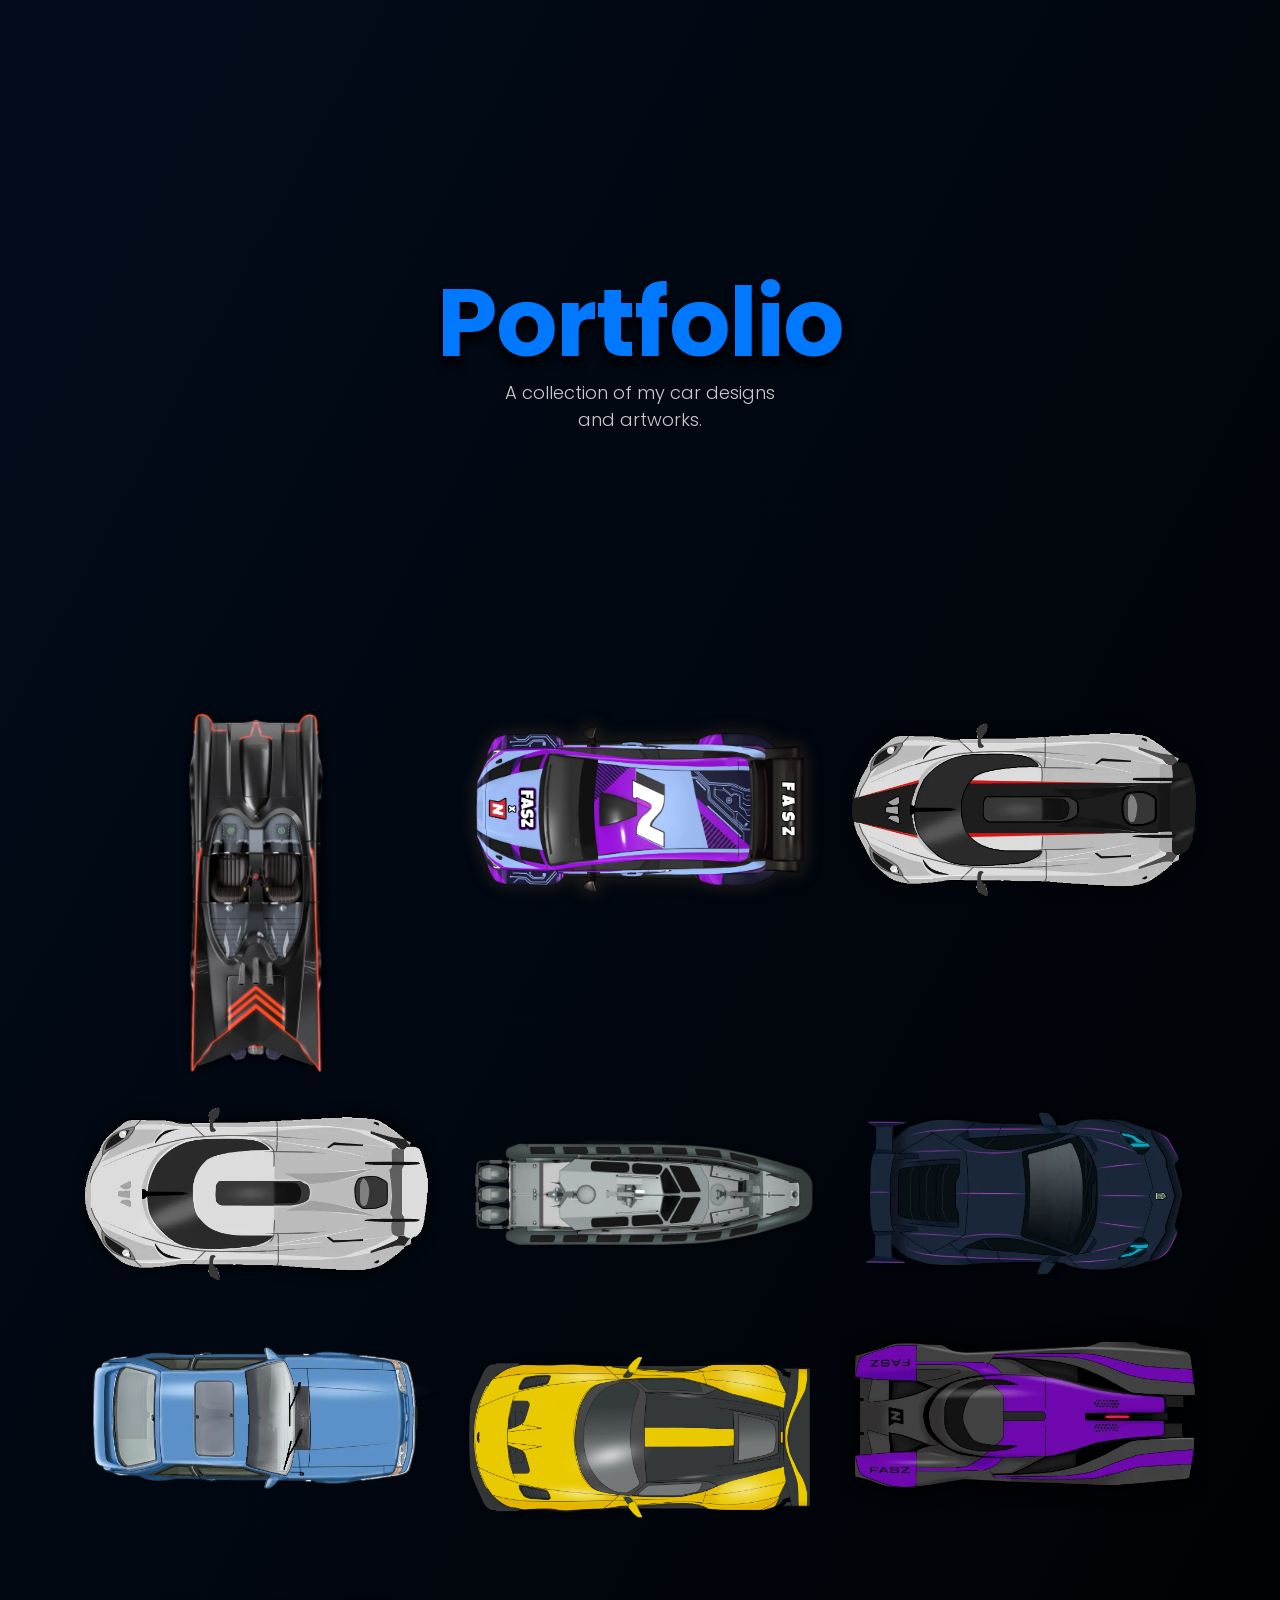
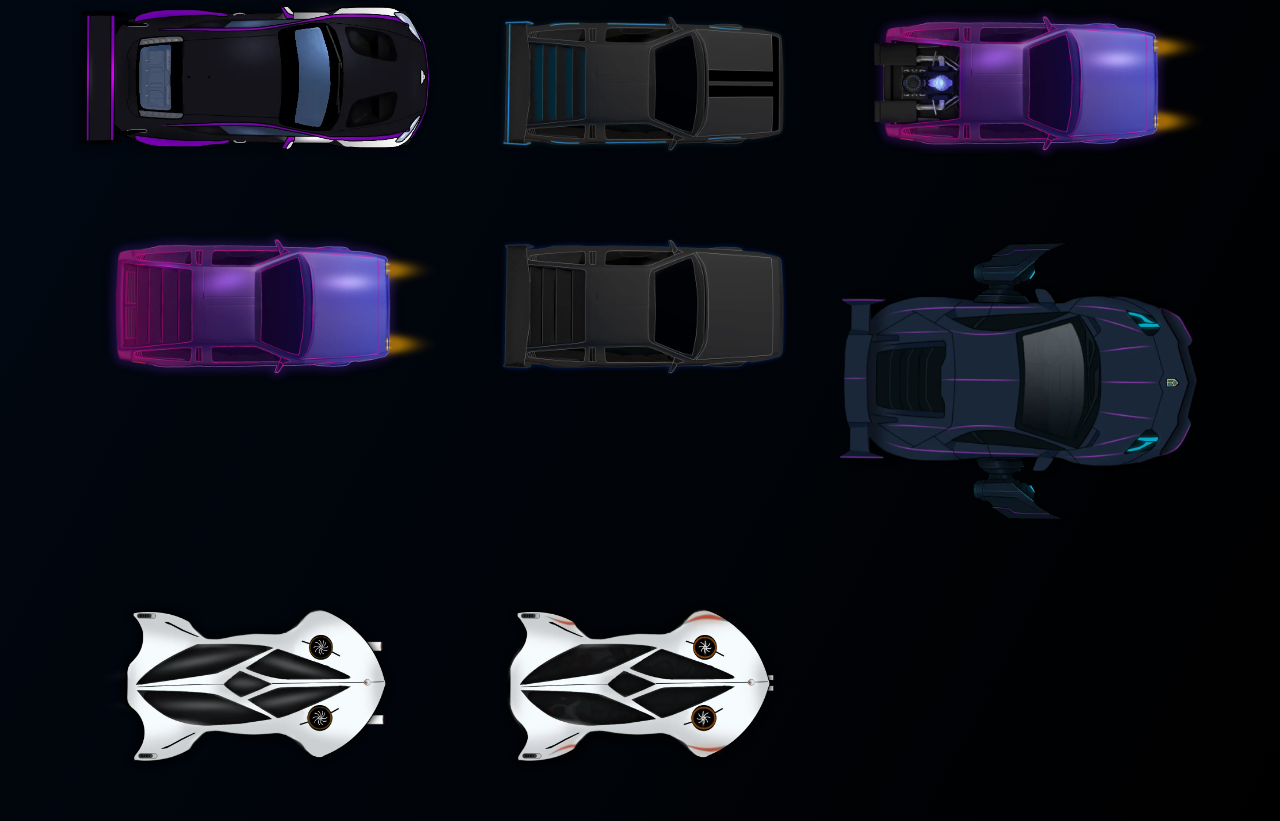
==== index.html @ 0fc89b0c "added" ====
<!DOCTYPE html>
<html lang="en">

<head>
    <meta charset="UTF-8">
    <meta name="viewport" content="width=device-width, initial-scale=1.0">
    <link rel="stylesheet" href="style/index.css">
    <link rel="stylesheet" href="style/header.css">
    <link rel="stylesheet" href="style/main.css">
    <link rel="stylesheet" href="style/footer.css">
    <title>Portfolio</title>
</head>

<body>
    <!-- HEADER REMOVED -->
    <!-- HERO -->
    <section class="hero" style="text-align: center; padding: 60px 20px 20px;">
        <div class="heroContainer">
            <h1><span class="highlight">Portfolio</span></h1>
            <p>A collection of my car designs and artworks.</p>
        </div>
    </section>
    <!-- PORTFOLIO GRID -->
    <section class="portfolio" style="display: grid; grid-template-columns: repeat(auto-fit, minmax(300px, 1fr)); gap: 1rem; padding: 2rem; max-width: 1200px; margin: 0 auto;">
        <img src="assets/batmobile one.webp" alt="Car Design" style="width: 100%; height: auto; object-fit: cover; border-radius: 8px;">
        <img src="assets/car 2.webp" alt="Car Design" style="width: 100%; height: auto; object-fit: cover; border-radius: 8px;">
        <img src="assets/car 6 (1).webp" alt="Car Design" style="width: 100%; height: auto; object-fit: cover; border-radius: 8px;">
        <img src="assets/car 6.webp" alt="Car Design" style="width: 100%; height: auto; object-fit: cover; border-radius: 8px;">
        <img src="assets/car10.webp" alt="Car Design" style="width: 100%; height: auto; object-fit: cover; border-radius: 8px;">
        <img src="assets/car12.webp" alt="Car Design" style="width: 100%; height: auto; object-fit: cover; border-radius: 8px;">
        <img src="assets/car13.webp" alt="Car Design" style="width: 100%; height: auto; object-fit: cover; border-radius: 8px;">
        <img src="assets/car7 (2).webp" alt="Car Design" style="width: 100%; height: auto; object-fit: cover; border-radius: 8px;">
        <img src="assets/car8 (2).webp" alt="Car Design" style="width: 100%; height: auto; object-fit: cover; border-radius: 8px;">
        <img src="assets/car9.webp" alt="Car Design" style="width: 100%; height: auto; object-fit: cover; border-radius: 8px;">
        <img src="assets/delorean0.webp" alt="Car Design" style="width: 100%; height: auto; object-fit: cover; border-radius: 8px;">
        <img src="assets/deloreon1.0.webp" alt="Car Design" style="width: 100%; height: auto; object-fit: cover; border-radius: 8px;">
        <img src="assets/deloreon1.webp" alt="Car Design" style="width: 100%; height: auto; object-fit: cover; border-radius: 8px;">
        <img src="assets/deloreon2.webp" alt="Car Design" style="width: 100%; height: auto; object-fit: cover; border-radius: 8px;">
        <img src="assets/foranimation.webp" alt="Car Design" style="width: 100%; height: auto; object-fit: cover; border-radius: 8px;">
        <img src="assets/honda air 2.webp" alt="Car Design" style="width: 100%; height: auto; object-fit: cover; border-radius: 8px;">
        <img src="assets/honda air.webp" alt="Car Design" style="width: 100%; height: auto; object-fit: cover; border-radius: 8px;">
    </section>

</body>
</html>
---- style/index.css ----
@import url('https://fonts.googleapis.com/css2?family=Poppins:ital,wght@0,100;0,200;0,300;0,400;0,500;0,600;0,700;0,800;0,900;1,100;1,200;1,300;1,400;1,500;1,600;1,700;1,800;1,900&display=swap');

:root {
  --mainColor: #1d4ed8;
  --bgColor:  rgb(10 10 10);
  --fontColor: #f9fafbcc;
  /* background-image: linear-gradient(rgb(96, 165, 250), rgb(29, 78, 216)) ; */
}

*{
  box-sizing: border-box;
  text-decoration: none;
  margin: 0;
  padding: 0;
  border: 0 solid #e5e7eb;
	font-family: "Poppins", serif;
}

html{
  scroll-behavior: smooth;
}

/* scroll-bar */

body::-webkit-scrollbar {
  width: 5px;
}
body::-webkit-scrollbar-track {
  background: #000000;
}
body::-webkit-scrollbar-thumb {
  border-radius: 8px;
  background: #00418a;
}


body{
  background: linear-gradient(to top left, #000, #020c1b); 
	font-size: 1.125rem;
  font-weight: 400;
	user-select: none;
  background-repeat: repeat;
  background-size: contain;
  display: flex;
  flex-direction: column;
}

a{
    color: white;
    text-decoration: none;
}

h2{
	font-size: 36px;
    width: 100%;
    text-align: center;
    margin-top: 100px;
    color: var(--mainColor);
}

.highlight {
  color: #0078ff; 
}
.btnSec{
  display: flex;
  justify-content: center;
  margin: auto;
  transition: .2s;
  padding: 0.5rem 1.5rem;
  color: #ffffff;
  border-radius: 0.5rem;
  border: 2px solid #ffffff;
}

.btnSec:hover{
  color: #dedede;
  border: 2px solid rgba(255, 255, 255, 0.8);
}

.btn{
  display: flex;
  justify-content: center;
  transition: .2s;
  margin: auto;
  padding: 0.5rem 1.5rem;
  background-color: #ffffff;
  color: var(--bgColor);
  border-radius: 0.5rem;
}

.btn:hover{
  background-color: rgba(255, 255, 255, 0.8);
}
---- style/header.css ----
nav{
    margin-left: auto;
    margin-right: auto;
    padding-top: 1.5rem;
    padding-bottom: 1.5rem;
    padding-left: 3rem;
    padding-right: 3rem;
    height: 100%;
    width: 100%;
    max-width: 80rem;
    position: sticky;
    top: 0;
    z-index: 50;
}
.navContainer{
    display: flex;
    align-items: center;
    justify-content: space-between;
    background-color: #1f293726;
    padding: 1.5rem;
    border: 1px solid rgba(255, 255, 255, 0.2);
    border-radius: 1rem;
    backdrop-filter: blur(1rem);
}
.navLinks {
    display: flex;
    align-items: center;
    gap: 1.5rem;
    font-size: 1rem;
    font-weight: 500;
}

.logo{
    display: flex;
    align-items: center;
    gap: 0.5rem;
}

#pfp{
    height: 2.5rem ;
    width: 2.5rem ;
    border-radius: 50%;

}

#pfpText{
    font-size: 1.5rem;
    font-weight: 700;
}

/* Media queries */

/* @media screen and (max-width: 480px) {
nav{
	background-position-x: 5px;
	background-size: 140px;
    padding-right: 0px;
}
.navLinks a{
	margin: 0 0;
	font-size: 15px;
}
} */
---- style/main.css ----
/* HERO SECTION  */

.hero{
    color: var(--fontColor); 
    height: 75vh; 
    overflow-y: hidden;
    display: flex;
    justify-content: center;
    margin-left: auto;
    margin-right: auto;
}

.heroContainer{
    display: flex;
    flex-direction: column;
    align-items: center;
    justify-content: center;
    gap: 1rem;
    padding: 0 1rem;
    animation: fade-up 650ms 100ms backwards;
}

.heroContainer h1{
    font-size: 6rem;
    color: #ffff;
    text-align: center;
    line-height: 85%;
    letter-spacing: -0.05rem;
    text-shadow: 0px 8px 10px #000000;
}

.heroContainer h3{
    font-size: 2rem;
    font-weight: 500;
    text-align: center;
    line-height: 85%;
    letter-spacing: -0.05rem;
    text-shadow: 0px 8px 10px #000000;

}

.heroContainer p{
    text-align: center;
    max-width: 70%;
    font-weight: 300;

}

.heroContainer a{
    margin: 0px auto;
    padding: 7px 20px;
    background-color: transparent;
    border-radius: 0.5rem;
    border: 2px solid var(--mainColor);
    box-shadow: inset 0 0 var(--mainColor);
    transition-duration: 0.13s;
    color: var(--fontColor);
    animation: fade-up 650ms 250ms backwards;
}

.hero a:hover{
    box-shadow: inset 0px 0 10px 30px var(--mainColor);
    color: var(--fontColor);
}

/* FEATURED SECTION */

.featured{
    margin-right: auto;
    margin-left: auto;
    display: flex;
    justify-content: center;
    flex-wrap: wrap;
    max-width: 90%;
    animation: fade-in 1200ms 500ms backwards;
}

.featured content{
    margin: 12px 10px;
    border-radius: 8px;
    padding: 10px;
    border: 3px solid var(--mainColor);
    transition: .3s;
}
.featured div.thumbnail{
    width: 310px;
    aspect-ratio: 16/9;
    background-position: center;
    background-size: contain;
    background-repeat: no-repeat;
}
.featured hr{
    background: var(--mainColor);
    border: none;
    height: 1px;
}
.featured h6{
    margin: 10px 0;
    font-size: 13px;
    color: #000;
}

/* ANIMATION */

@keyframes fade-up {
    0%{
        opacity: 0;
        transform: translateY(40px);
    }
    100%{
        opacity: 1;
        transform: translateY(0px);
    }
}

@keyframes fade-in {
    0%{
        opacity: 0;
    }
    100%{
        opacity: 1;
    }
}

/* TESTIMONIALS  */
.testimonials{
    margin-top: 30px;
    display: flex;
    justify-content: center;
    align-items: stretch;
    align-content: center;
    width: 100%;
    flex-wrap: wrap;
    margin-left: 0;
    margin-right: 0;
/*    background-color: #e2eeff;*/
    padding-bottom: 50px;
    padding-top: 20px;
}
.testimonials h4{
    width: 90%;
    font-size: 32px;
    font-weight: 800;
    color: var(--mainColor);
    text-align: center;
}
.testimonials content{
    margin: 10px 15px;
    border-radius: 5px;
    border-radius: 45px 45px 10px;
    /* box-shadow: 0px 4px 6px -1px #825e01; */
    padding: 35px 15px 30px 15px;
    display: flex;
    flex-direction: row;
    align-content: center;
    justify-content: center;
    background-color: #1B2934;
    align-items: center;
    min-width: 170px;
    transition-duration: 0.14s;
    flex-wrap: wrap;
    max-width: 225px;
    /* border: 3px solid; */
}
.testimonials content:hover{
    /* transform: scale(1.02);sec */
    transform: translateY(-15px) rotateZ(-5deg);
    box-shadow: -5px 18px 19px -2px #030303;
}
.testimonials div.icon{
    width: 40px;
    height: 40px;
    background-color: white;
    background-image: url(../images/dummy.png);
    background-position: center;
    background-size: cover;
    background-repeat: no-repeat;
    border-radius: 20px;
    margin: 5px 7px 5px 20px;
}
.testimonials h6{
    margin: 10px 0;
    font-size: 16px;
    text-align: center;
    color: var(--mainColor);
}
.testimonials p{
    font-size: 14px;
    text-align: center;
    color: var(--fontColorDark);
    margin-bottom: 15px;
    padding-left: 10px;
    width: 100%;
}

#orderHeading{
    margin-top: 10%;
    font-size: 55px;
    color: var(--fontColorDark);
    text-align: center;
    width: 100vw;
}
#orderHeading a{
    color: var(--mainColor);
    background: none;
    padding: 0;
}

#orderHeading a:hover{  
    text-decoration: underline;
}

#pricing {
    display: flex;
}
/* Media Queries */

@media screen and (max-width: 480px) {

section{margin: 10px 30px;}
.hero{margin-top: 15vh}
.hero h1{
    font-size: 60px;
    margin-top: 2vh;
    margin-bottom: 10%;
}
.hero a{
    font-size: 15px;
}
#sec3{
    margin: 20px 0;
}
#orderHeading{font-size: 48px;}
}
---- style/footer.css ----
footer{
	min-height: 50px;
	width: 100%;
	background-color: var(--bgColor);
	margin-top: 80px;
	color: white;
	text-align: center;
	padding: 65px 0 50px 0;
	display: flex;
	flex-direction: column;
}
footer content{
    width: 100%;
    display: flex;
    flex-direction: row;
    flex-wrap: nowrap;
    align-items: center;
    justify-content: center;
    color: var(--fontColorDark);
}
@media screen and (max-width: 480px) {
footer content{
	    width: 100%;
    display: flex;
    flex-direction: row;
    flex-wrap: wrap;
    align-items: flex-start;
    justify-content: space-around;
}

}
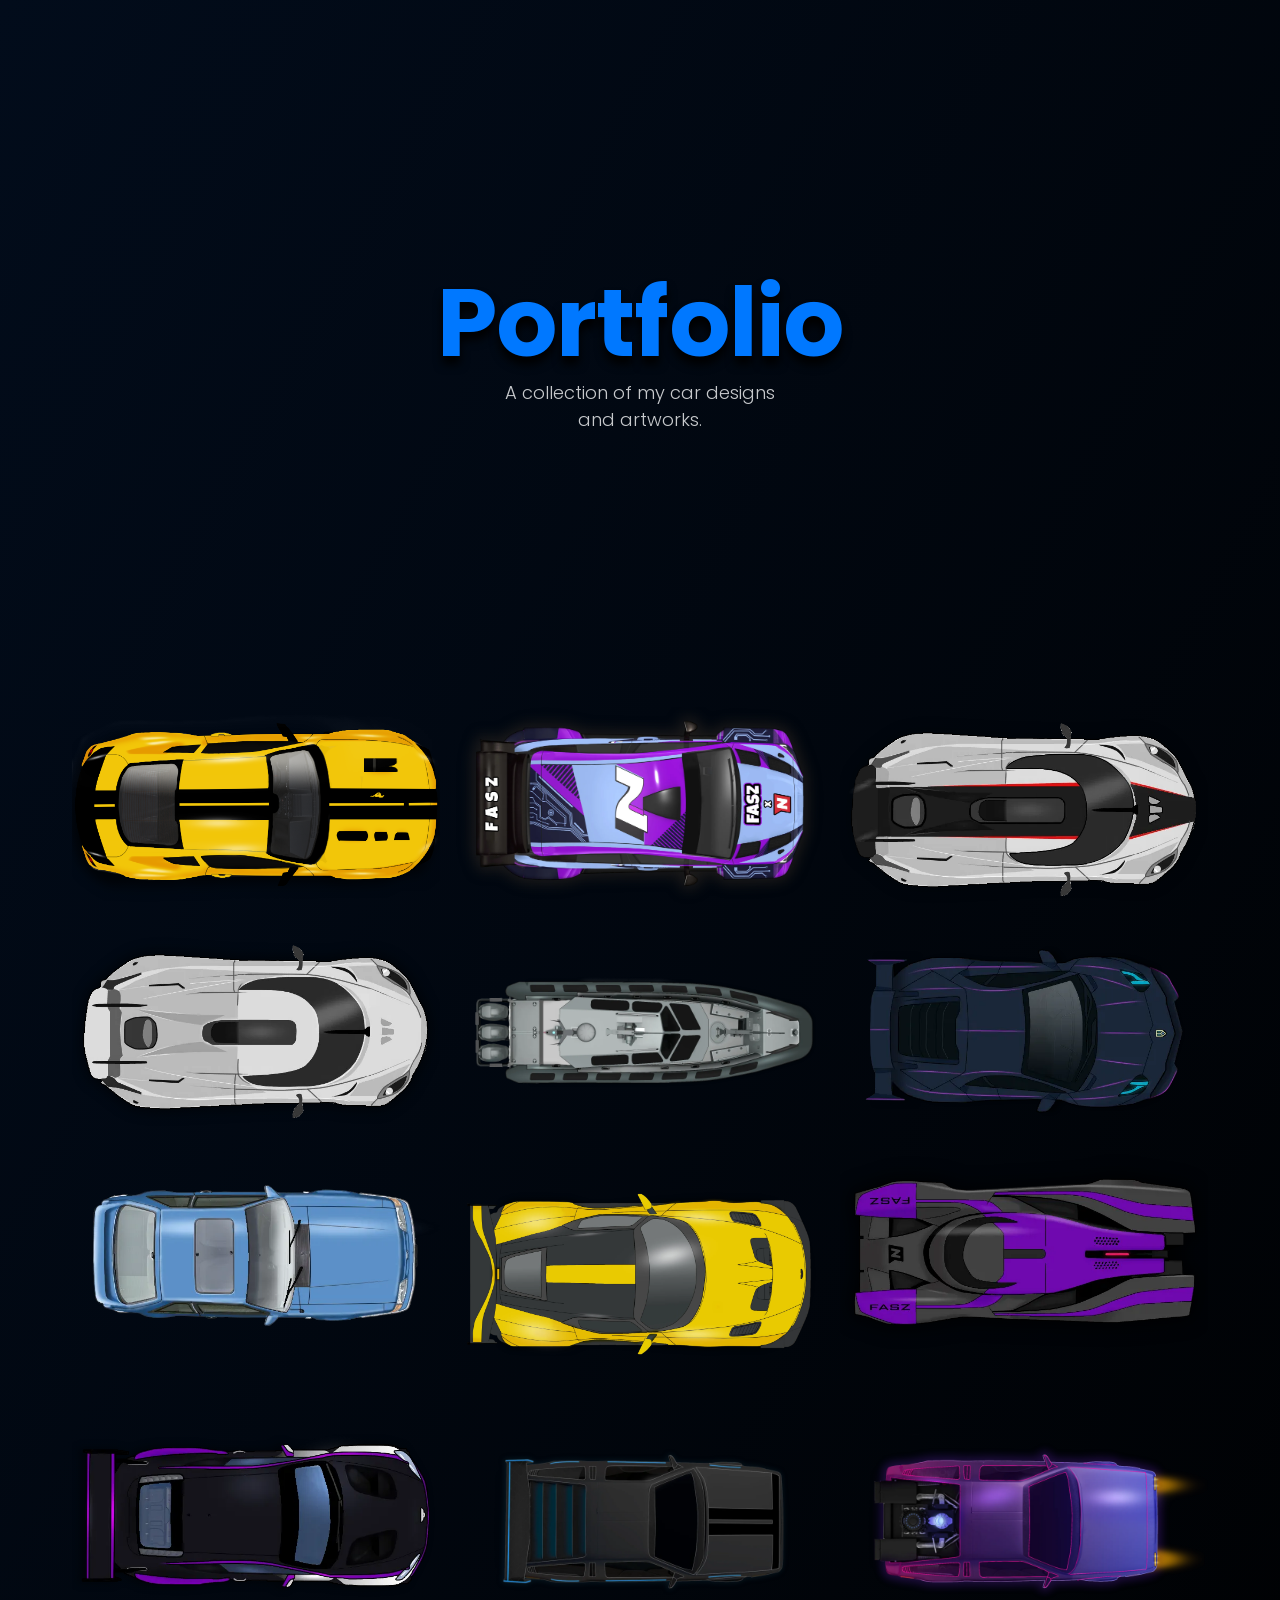
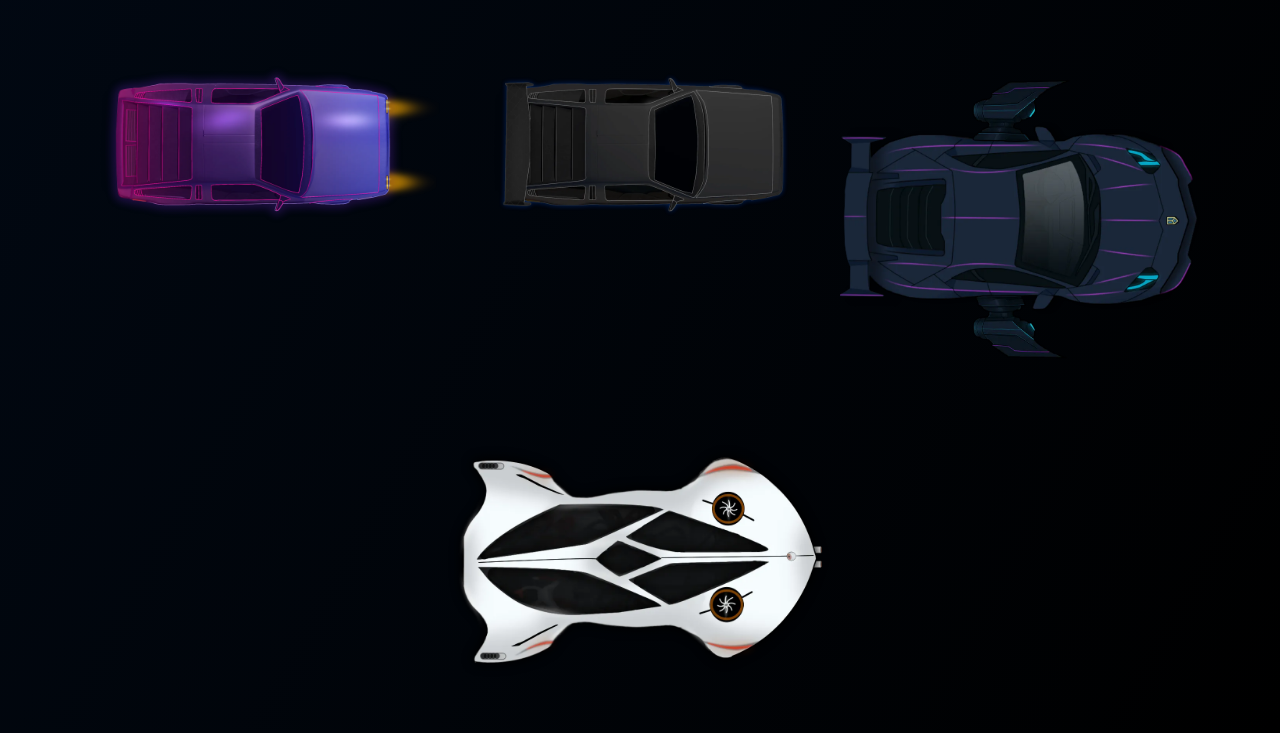
==== commit fed73302: "update 2.0" ====
--- a/index.html
+++ b/index.html
@@ -8,6 +8,11 @@
     <link rel="stylesheet" href="style/header.css">
     <link rel="stylesheet" href="style/main.css">
     <link rel="stylesheet" href="style/footer.css">
+        <!-- favicon -->
+    <link rel="apple-touch-icon" sizes="180x180" href="favicon/apple-touch-icon.png">
+    <link rel="icon" type="image/png" sizes="32x32" href="favicon/favicon-32x32.png">
+    <link rel="icon" type="image/png" sizes="16x16" href="favicon/favicon-16x16.png">
+    <link rel="manifest" href="favicon/site.webmanifest">
     <title>Portfolio</title>
 </head>
 
@@ -22,14 +27,14 @@
     </section>
     <!-- PORTFOLIO GRID -->
     <section class="portfolio" style="display: grid; grid-template-columns: repeat(auto-fit, minmax(300px, 1fr)); gap: 1rem; padding: 2rem; max-width: 1200px; margin: 0 auto;">
-        <img src="assets/batmobile one.webp" alt="Car Design" style="width: 100%; height: auto; object-fit: cover; border-radius: 8px;">
-        <img src="assets/car 2.webp" alt="Car Design" style="width: 100%; height: auto; object-fit: cover; border-radius: 8px;">
-        <img src="assets/car 6 (1).webp" alt="Car Design" style="width: 100%; height: auto; object-fit: cover; border-radius: 8px;">
-        <img src="assets/car 6.webp" alt="Car Design" style="width: 100%; height: auto; object-fit: cover; border-radius: 8px;">
+        <img src="assets/image3.png" alt="Car Design" style="width: 100%; height: auto; object-fit: cover; border-radius: 8px;">
+        <img src="assets/car 2.webp" alt="Car Design" style="width: 100%; height: auto; object-fit: cover; border-radius: 8px; transform: rotate(180deg);">
+        <img src="assets/car 6 (1).webp" alt="Car Design" style="width: 100%; height: auto; object-fit: cover; border-radius: 8px; transform: rotate(180deg);">
+        <img src="assets/car 6.webp" alt="Car Design" style="width: 100%; height: auto; object-fit: cover; border-radius: 8px; transform: rotate(180deg);">
         <img src="assets/car10.webp" alt="Car Design" style="width: 100%; height: auto; object-fit: cover; border-radius: 8px;">
-        <img src="assets/car12.webp" alt="Car Design" style="width: 100%; height: auto; object-fit: cover; border-radius: 8px;">
+        <img src="assets/car12.webp" alt="Car Design" style="width: 100%; height: auto; object-fit: cover; border-radius: 8px; ">
         <img src="assets/car13.webp" alt="Car Design" style="width: 100%; height: auto; object-fit: cover; border-radius: 8px;">
-        <img src="assets/car7 (2).webp" alt="Car Design" style="width: 100%; height: auto; object-fit: cover; border-radius: 8px;">
+        <img src="assets/car7 (2).webp" alt="Car Design" style="width: 100%; height: auto; object-fit: cover; border-radius: 8px; transform: rotate(180deg);">
         <img src="assets/car8 (2).webp" alt="Car Design" style="width: 100%; height: auto; object-fit: cover; border-radius: 8px;">
         <img src="assets/car9.webp" alt="Car Design" style="width: 100%; height: auto; object-fit: cover; border-radius: 8px;">
         <img src="assets/delorean0.webp" alt="Car Design" style="width: 100%; height: auto; object-fit: cover; border-radius: 8px;">
@@ -37,7 +42,6 @@
         <img src="assets/deloreon1.webp" alt="Car Design" style="width: 100%; height: auto; object-fit: cover; border-radius: 8px;">
         <img src="assets/deloreon2.webp" alt="Car Design" style="width: 100%; height: auto; object-fit: cover; border-radius: 8px;">
         <img src="assets/foranimation.webp" alt="Car Design" style="width: 100%; height: auto; object-fit: cover; border-radius: 8px;">
-        <img src="assets/honda air 2.webp" alt="Car Design" style="width: 100%; height: auto; object-fit: cover; border-radius: 8px;">
         <img src="assets/honda air.webp" alt="Car Design" style="width: 100%; height: auto; object-fit: cover; border-radius: 8px;">
     </section>
 
--- a/style/main.css
+++ b/style/main.css
@@ -214,6 +214,13 @@
 #pricing {
     display: flex;
 }
+/* PORTFOLIO GRID */
+.portfolio img:last-child {
+    grid-column: 1 / -1;
+    justify-self: center;
+    max-width: 500px;
+}
+
 /* Media Queries */
 
 @media screen and (max-width: 480px) {
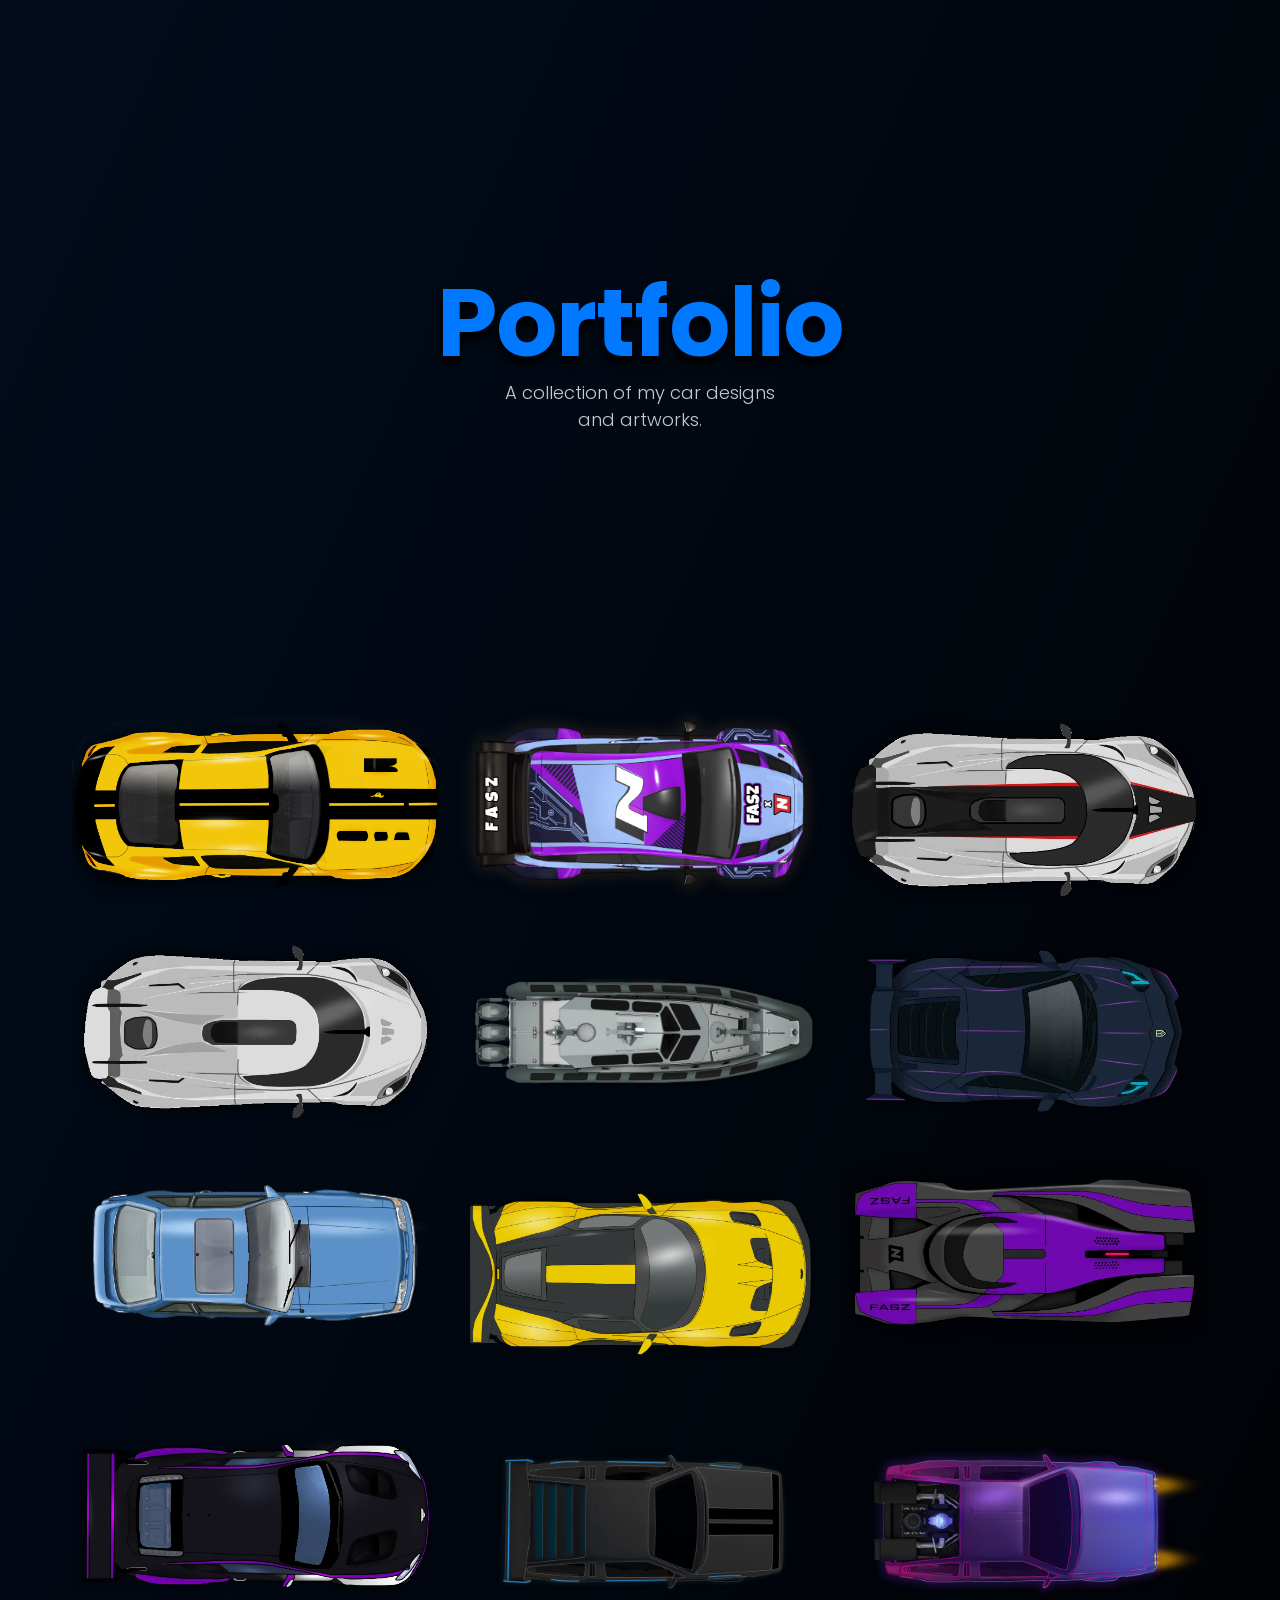
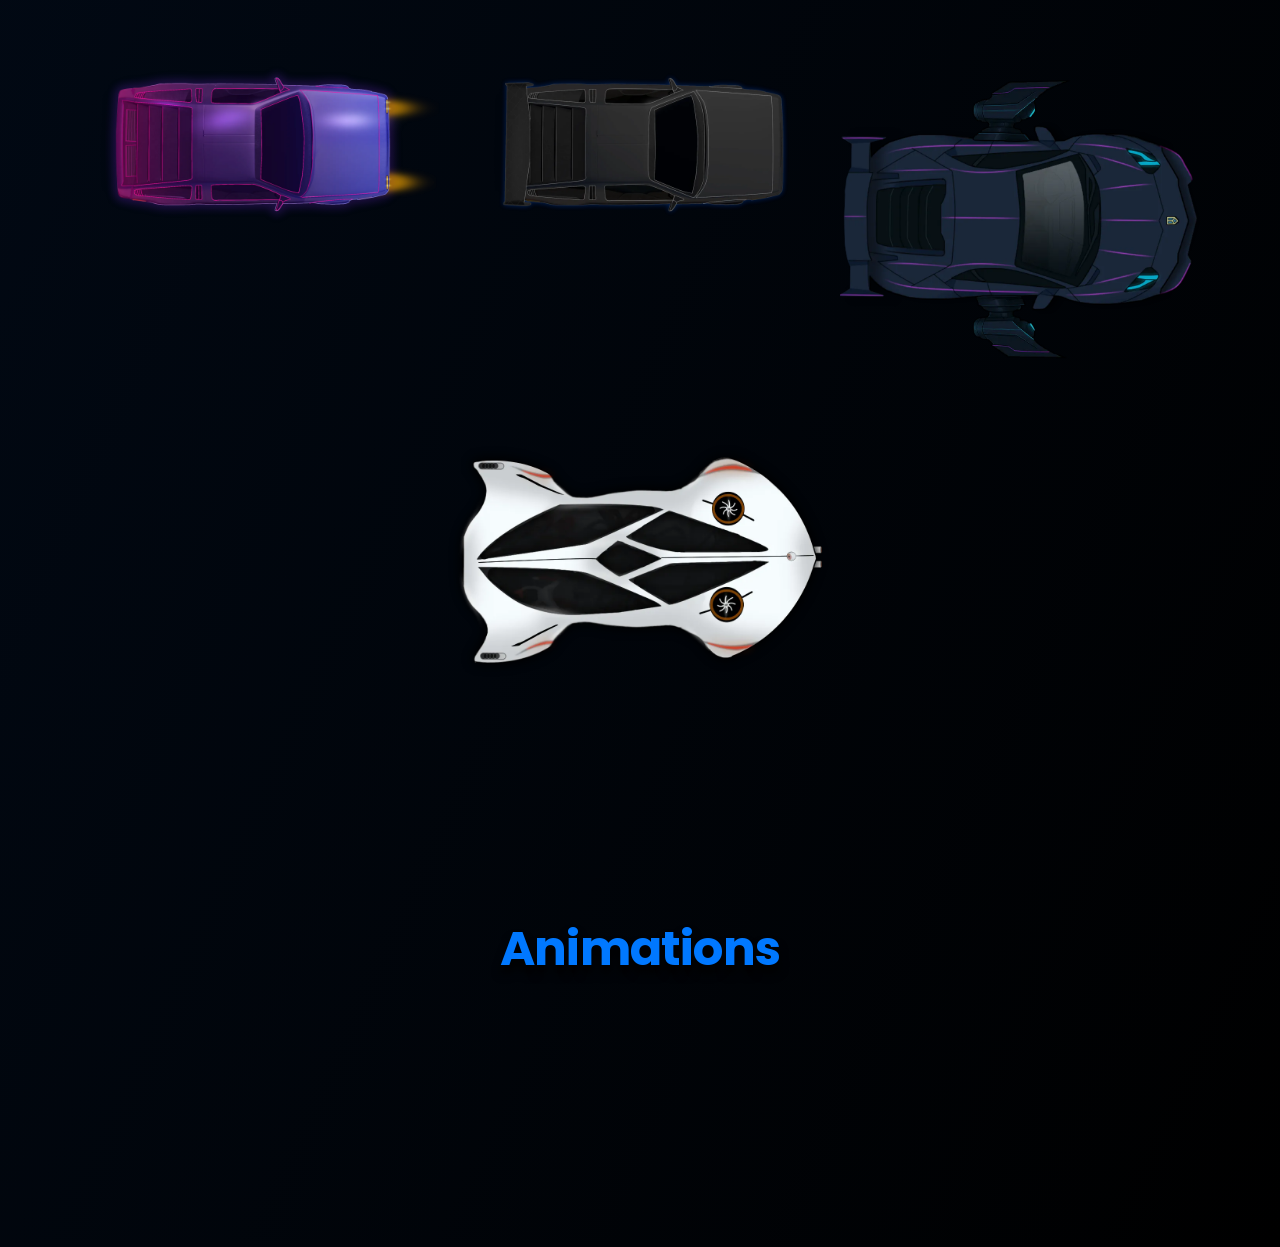
==== commit f38d6fee: "new features added" ====
--- a/index.html
+++ b/index.html
@@ -45,5 +45,22 @@
         <img src="assets/honda air.webp" alt="Car Design" style="width: 100%; height: auto; object-fit: cover; border-radius: 8px;">
     </section>
 
+    <!-- ANIMATIONS -->
+    <section class="animations">
+        <h2><span class="highlight">Animations</span></h2>
+        <div class="animations-grid">
+            <div class="video-card">
+                <video src="assets/deloreon1.mp4" loop muted preload="metadata"
+                    onmouseenter="this.play()" onmouseleave="this.pause(); this.currentTime=0;">
+                </video>
+            </div>
+            <div class="video-card">
+                <video src="assets/deloreon1.1.mp4" loop muted preload="metadata"
+                    onmouseenter="this.play()" onmouseleave="this.pause(); this.currentTime=0;">
+                </video>
+            </div>
+        </div>
+    </section>
+
 </body>
 </html>
--- a/style/main.css
+++ b/style/main.css
@@ -220,6 +220,47 @@
     justify-self: center;
     max-width: 500px;
 }
+/* ANIMATIONS SECTION */
+.animations {
+    max-width: 1200px;
+    margin: 3rem auto;
+    padding: 2rem;
+    text-align: center;
+}
+
+.animations h2 {
+    font-size: 3rem;
+    color: #fff;
+    margin-bottom: 2rem;
+    text-shadow: 0px 8px 10px #000000;
+    letter-spacing: -0.05rem;
+}
+
+.animations-grid {
+    display: grid;
+    grid-template-columns: repeat(2, 1fr);
+    gap: 1.5rem;
+}
+
+.video-card {
+    border-radius: 12px;
+    overflow: hidden;
+    cursor: pointer;
+    transition: transform 0.3s ease, box-shadow 0.3s ease;
+}
+
+.video-card:hover {
+    transform: scale(1.03);
+    box-shadow: 0 8px 30px rgba(0, 0, 0, 0.5);
+}
+
+.video-card video {
+    width: 100%;
+    height: 100%;
+    display: block;
+    object-fit: cover;
+    border-radius: 12px;
+}
 
 /* Media Queries */
 
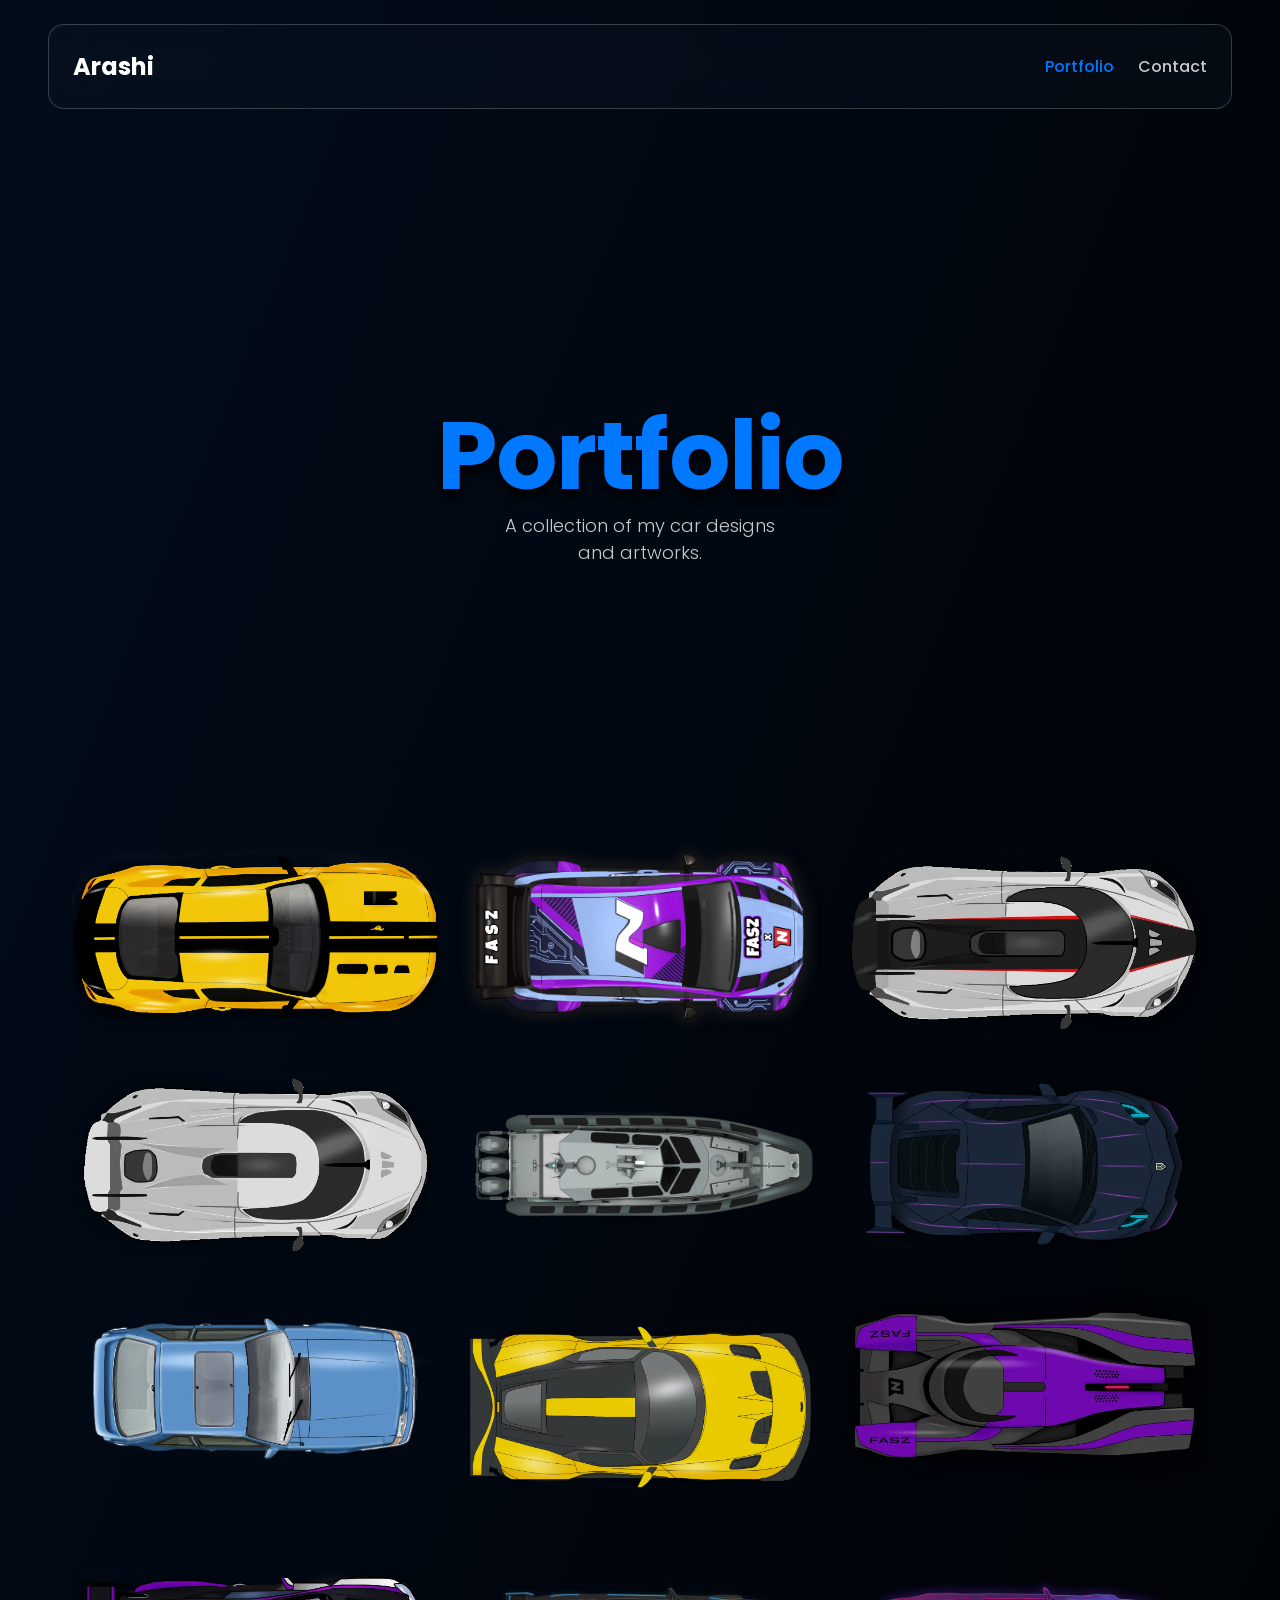
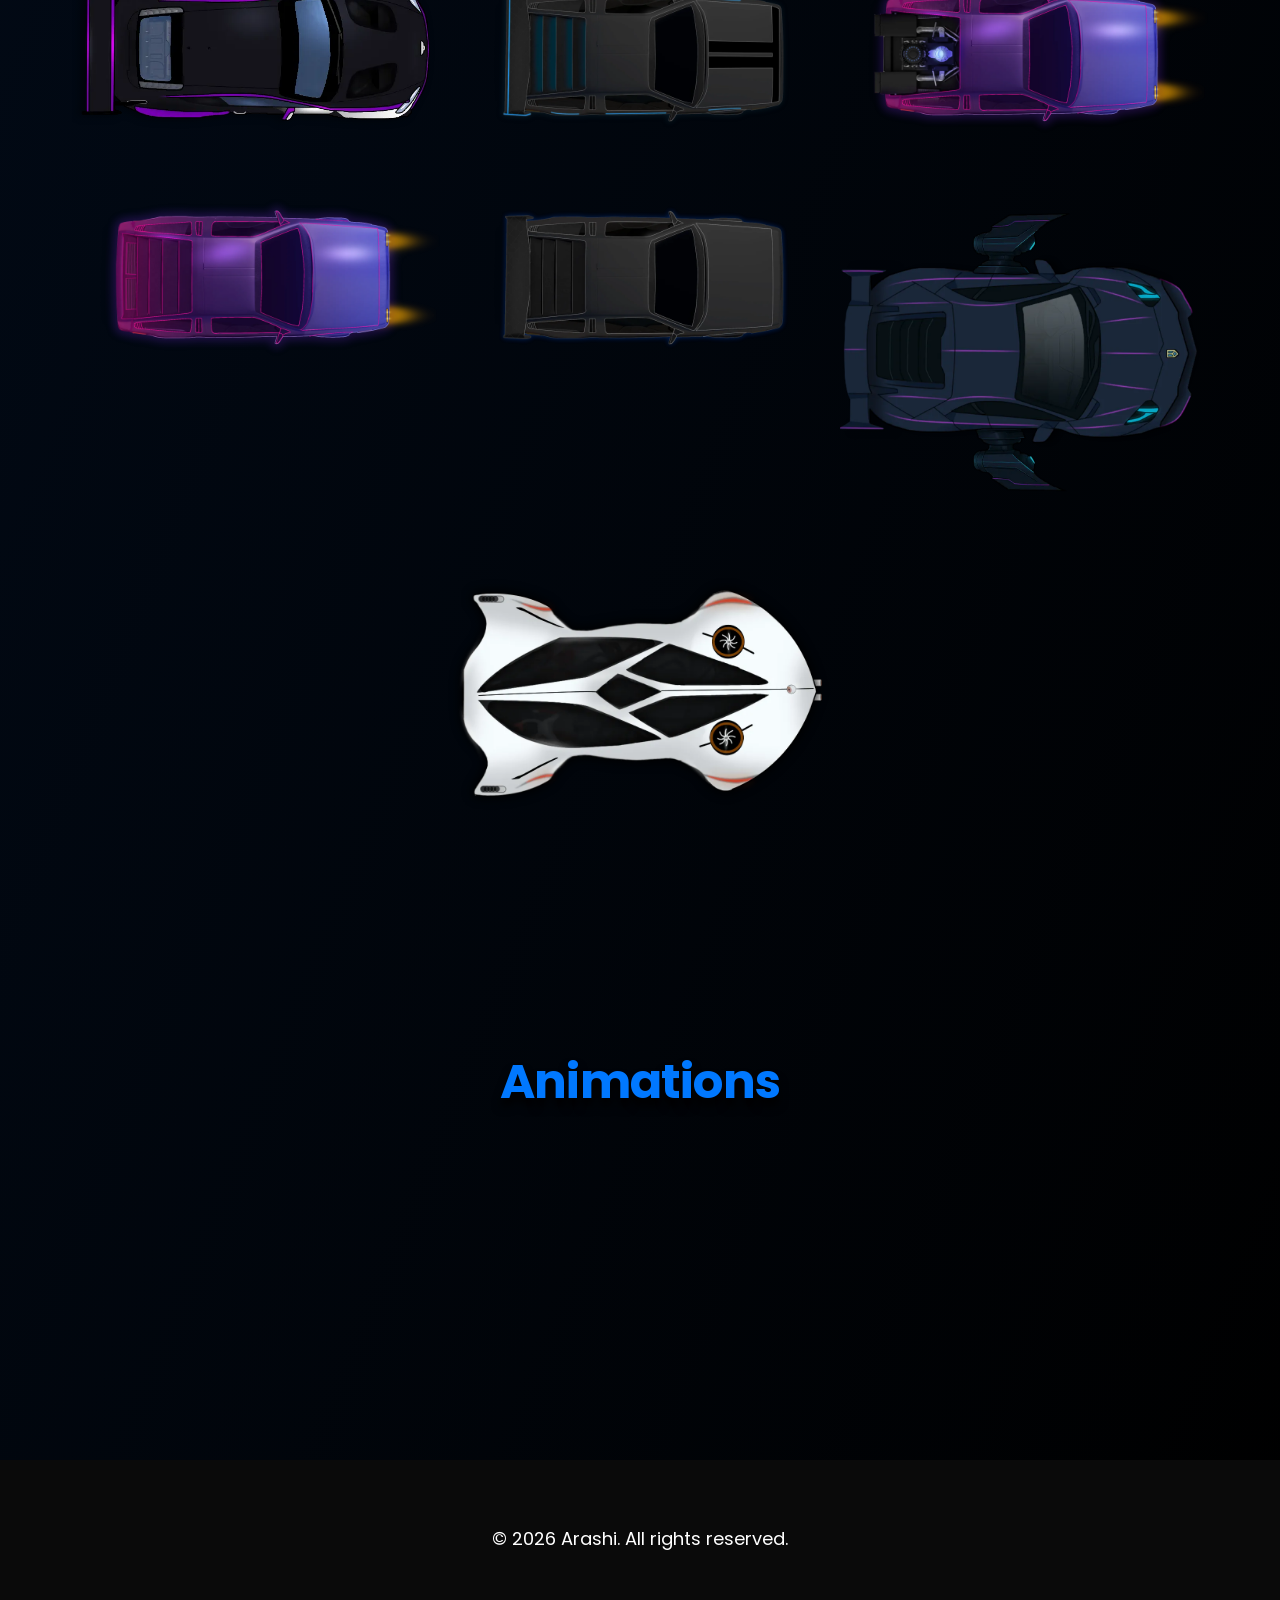
==== commit 86758904: "contact page added" ====
--- a/index.html
+++ b/index.html
@@ -8,7 +8,7 @@
     <link rel="stylesheet" href="style/header.css">
     <link rel="stylesheet" href="style/main.css">
     <link rel="stylesheet" href="style/footer.css">
-        <!-- favicon -->
+    <!-- favicon -->
     <link rel="apple-touch-icon" sizes="180x180" href="favicon/apple-touch-icon.png">
     <link rel="icon" type="image/png" sizes="32x32" href="favicon/favicon-32x32.png">
     <link rel="icon" type="image/png" sizes="16x16" href="favicon/favicon-16x16.png">
@@ -17,7 +17,18 @@
 </head>
 
 <body>
-    <!-- HEADER REMOVED -->
+    <nav>
+        <div class="navContainer">
+            <a href="index.html" class="logo">
+                <span id="pfpText">Arashi</span>
+            </a>
+            <div class="navLinks">
+                <a href="index.html" class="active">Portfolio</a>
+                <a href="contact.html">Contact</a>
+            </div>
+        </div>
+    </nav>
+
     <!-- HERO -->
     <section class="hero" style="text-align: center; padding: 60px 20px 20px;">
         <div class="heroContainer">
@@ -62,5 +73,10 @@
         </div>
     </section>
 
+    <footer>
+        <content>
+            <p>&copy; 2026 Arashi. All rights reserved.</p>
+        </content>
+    </footer>
 </body>
 </html>
--- a/style/header.css
+++ b/style/header.css
@@ -28,6 +28,16 @@
     gap: 1.5rem;
     font-size: 1rem;
     font-weight: 500;
+}
+
+.navLinks a {
+    color: var(--fontColor);
+    transition: color 0.2s ease;
+}
+
+.navLinks a:hover,
+.navLinks a.active {
+    color: #0078ff;
 }
 
 .logo{
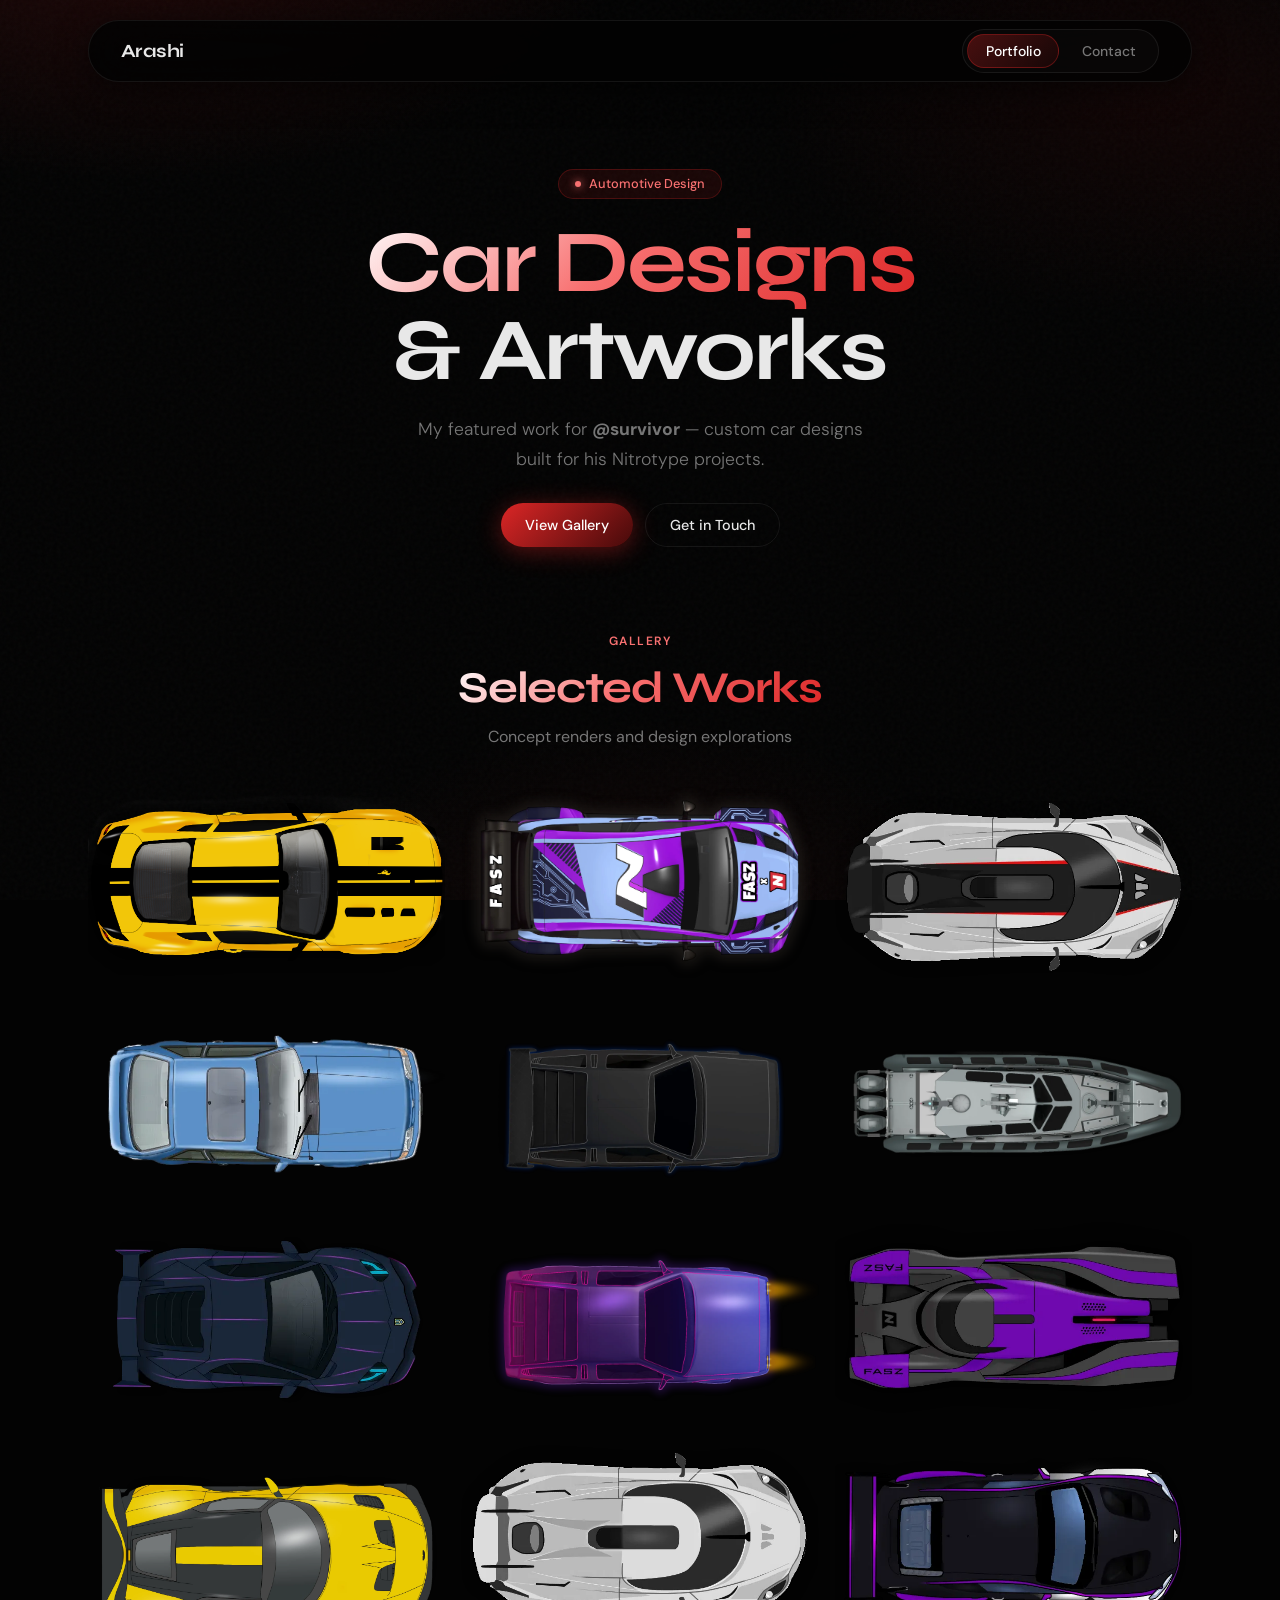
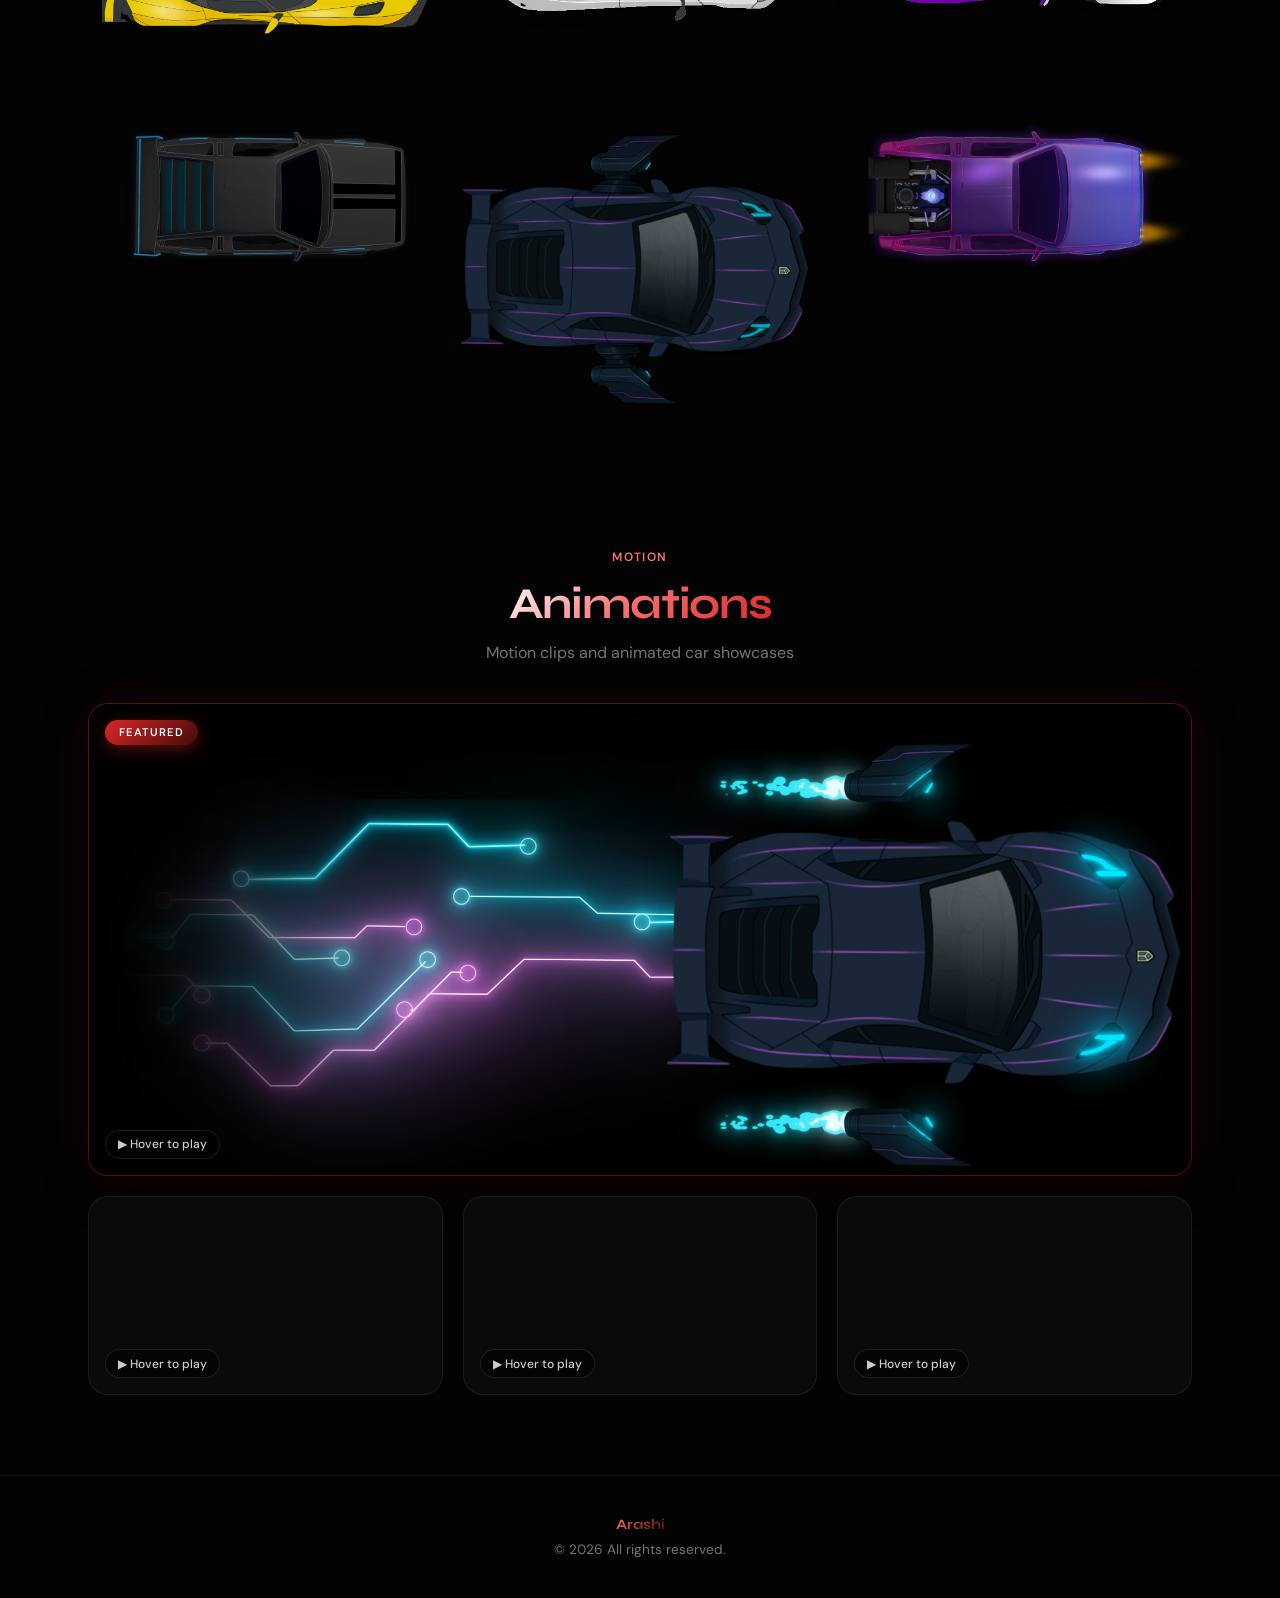
==== commit a8c87d13: "UI update" ====
--- a/index.html
+++ b/index.html
@@ -8,20 +8,17 @@
     <link rel="stylesheet" href="style/header.css">
     <link rel="stylesheet" href="style/main.css">
     <link rel="stylesheet" href="style/footer.css">
-    <!-- favicon -->
     <link rel="apple-touch-icon" sizes="180x180" href="favicon/apple-touch-icon.png">
     <link rel="icon" type="image/png" sizes="32x32" href="favicon/favicon-32x32.png">
     <link rel="icon" type="image/png" sizes="16x16" href="favicon/favicon-16x16.png">
     <link rel="manifest" href="favicon/site.webmanifest">
-    <title>Portfolio</title>
+    <title>Arashi — Portfolio</title>
 </head>
 
 <body>
     <nav>
         <div class="navContainer">
-            <a href="index.html" class="logo">
-                <span id="pfpText">Arashi</span>
-            </a>
+            <h3>Arashi</h3>
             <div class="navLinks">
                 <a href="index.html" class="active">Portfolio</a>
                 <a href="contact.html">Contact</a>
@@ -29,54 +26,87 @@
         </div>
     </nav>
 
-    <!-- HERO -->
-    <section class="hero" style="text-align: center; padding: 60px 20px 20px;">
+    <section class="hero">
         <div class="heroContainer">
-            <h1><span class="highlight">Portfolio</span></h1>
-            <p>A collection of my car designs and artworks.</p>
+            <span class="hero-badge">Automotive Design</span>
+            <h1><span class="gradient-text">Car Designs</span><br>& Artworks</h1>
+            <p>My featured work for <strong>@survivor</strong> — custom car designs built for his Nitrotype projects.</p>
+            <div class="hero-actions">
+                <a href="#gallery" class="btn">View Gallery</a>
+                <a href="contact.html" class="btn btn-outline">Get in Touch</a>
+            </div>
         </div>
     </section>
-    <!-- PORTFOLIO GRID -->
-    <section class="portfolio" style="display: grid; grid-template-columns: repeat(auto-fit, minmax(300px, 1fr)); gap: 1rem; padding: 2rem; max-width: 1200px; margin: 0 auto;">
-        <img src="assets/image3.png" alt="Car Design" style="width: 100%; height: auto; object-fit: cover; border-radius: 8px;">
-        <img src="assets/car 2.webp" alt="Car Design" style="width: 100%; height: auto; object-fit: cover; border-radius: 8px; transform: rotate(180deg);">
-        <img src="assets/car 6 (1).webp" alt="Car Design" style="width: 100%; height: auto; object-fit: cover; border-radius: 8px; transform: rotate(180deg);">
-        <img src="assets/car 6.webp" alt="Car Design" style="width: 100%; height: auto; object-fit: cover; border-radius: 8px; transform: rotate(180deg);">
-        <img src="assets/car10.webp" alt="Car Design" style="width: 100%; height: auto; object-fit: cover; border-radius: 8px;">
-        <img src="assets/car12.webp" alt="Car Design" style="width: 100%; height: auto; object-fit: cover; border-radius: 8px; ">
-        <img src="assets/car13.webp" alt="Car Design" style="width: 100%; height: auto; object-fit: cover; border-radius: 8px;">
-        <img src="assets/car7 (2).webp" alt="Car Design" style="width: 100%; height: auto; object-fit: cover; border-radius: 8px; transform: rotate(180deg);">
-        <img src="assets/car8 (2).webp" alt="Car Design" style="width: 100%; height: auto; object-fit: cover; border-radius: 8px;">
-        <img src="assets/car9.webp" alt="Car Design" style="width: 100%; height: auto; object-fit: cover; border-radius: 8px;">
-        <img src="assets/delorean0.webp" alt="Car Design" style="width: 100%; height: auto; object-fit: cover; border-radius: 8px;">
-        <img src="assets/deloreon1.0.webp" alt="Car Design" style="width: 100%; height: auto; object-fit: cover; border-radius: 8px;">
-        <img src="assets/deloreon1.webp" alt="Car Design" style="width: 100%; height: auto; object-fit: cover; border-radius: 8px;">
-        <img src="assets/deloreon2.webp" alt="Car Design" style="width: 100%; height: auto; object-fit: cover; border-radius: 8px;">
-        <img src="assets/foranimation.webp" alt="Car Design" style="width: 100%; height: auto; object-fit: cover; border-radius: 8px;">
-        <img src="assets/honda air.webp" alt="Car Design" style="width: 100%; height: auto; object-fit: cover; border-radius: 8px;">
+
+    <section class="portfolio-section" id="gallery">
+        <div class="section-header">
+            <span class="section-label">Gallery</span>
+            <h2><span class="gradient-text">Selected Works</span></h2>
+            <p>Concept renders and design explorations</p>
+        </div>
+        <div class="portfolio">
+            <img src="assets/image3.png" alt="Car Design">
+            <img src="assets/car 2.webp" alt="Car Design" class="flip">
+            <img src="assets/car 6 (1).webp" alt="Car Design" class="flip">
+            <img src="assets/car13.webp" alt="Car Design">
+            <img src="assets/deloreon2.webp" alt="Car Design">
+            <img src="assets/car10.webp" alt="Car Design">
+            <img src="assets/car12.webp" alt="Car Design">
+            <img src="assets/deloreon1.webp" alt="Car Design">
+            <img src="assets/car8 (2).webp" alt="Car Design">
+            <img src="assets/car7 (2).webp" alt="Car Design" class="flip">
+            <img src="assets/car 6.webp" alt="Car Design" class="flip">
+            <img src="assets/car9.webp" alt="Car Design">
+            <img src="assets/delorean0.webp" alt="Car Design">
+            <img src="assets/foranimation.webp" alt="Car Design">
+            <img src="assets/deloreon1.0.webp" alt="Car Design">
+            <!-- <img src="assets/honda air.webp" alt="Car Design">  -->
+        </div>
     </section>
 
-    <!-- ANIMATIONS -->
-    <section class="animations">
-        <h2><span class="highlight">Animations</span></h2>
-        <div class="animations-grid">
-            <div class="video-card">
-                <video src="assets/deloreon1.mp4" loop muted preload="metadata"
+    <section class="animations" id="animations">
+        <div class="section-header">
+            <span class="section-label">Motion</span>
+            <h2><span class="gradient-text">Animations</span></h2>
+            <p>Motion clips and animated car showcases</p>
+        </div>
+        <div class="animations-layout">
+            <div class="video-card video-card--featured">
+                <span class="video-label">Featured</span>
+                <video src="assets/lambo.mp4" loop muted preload="metadata"
                     onmouseenter="this.play()" onmouseleave="this.pause(); this.currentTime=0;">
                 </video>
+                <span class="play-hint">▶ Hover to play</span>
             </div>
-            <div class="video-card">
-                <video src="assets/deloreon1.1.mp4" loop muted preload="metadata"
-                    onmouseenter="this.play()" onmouseleave="this.pause(); this.currentTime=0;">
-                </video>
+            <div class="animations-grid">
+                <div class="video-card">
+                    <video src="assets/deloreon1.mp4" loop muted preload="metadata"
+                        onmouseenter="this.play()" onmouseleave="this.pause(); this.currentTime=0;">
+                    </video>
+                    <span class="play-hint">▶ Hover to play</span>
+                </div>
+                <div class="video-card">
+                    <video src="assets/deloreon1.1.mp4" loop muted preload="metadata"
+                        onmouseenter="this.play()" onmouseleave="this.pause(); this.currentTime=0;">
+                    </video>
+                    <span class="play-hint">▶ Hover to play</span>
+                </div>
+                <div class="video-card">
+                    <video src="assets/Cartrans.mp4" loop muted preload="metadata"
+                        onmouseenter="this.play()" onmouseleave="this.pause(); this.currentTime=0;">
+                    </video>
+                    <span class="play-hint">▶ Hover to play</span>
+                </div>
             </div>
         </div>
     </section>
 
     <footer>
         <content>
-            <p>&copy; 2026 Arashi. All rights reserved.</p>
+            <span class="footer-brand">Arashi</span>
+            <p>&copy; 2026 All rights reserved.</p>
         </content>
     </footer>
 </body>
+
 </html>
--- a/style/index.css
+++ b/style/index.css
@@ -1,93 +1,169 @@
-@import url('https://fonts.googleapis.com/css2?family=Poppins:ital,wght@0,100;0,200;0,300;0,400;0,500;0,600;0,700;0,800;0,900;1,100;1,200;1,300;1,400;1,500;1,600;1,700;1,800;1,900&display=swap');
+@import url('https://fonts.googleapis.com/css2?family=Syne:wght@400;500;600;700;800&family=DM+Sans:ital,opsz,wght@0,9..40,300;0,9..40,400;0,9..40,500;0,9..40,600;1,9..40,400&display=swap');
 
 :root {
-  --mainColor: #1d4ed8;
-  --bgColor:  rgb(10 10 10);
-  --fontColor: #f9fafbcc;
-  /* background-image: linear-gradient(rgb(96, 165, 250), rgb(29, 78, 216)) ; */
+  --accent: #dc2626;
+  --accent-light: #f87171;
+  --accent-dark: #450a0a;
+  --accent-glow: rgba(220, 38, 38, 0.4);
+  --bg: #030303;
+  --surface: rgba(255, 255, 255, 0.03);
+  --surface-hover: rgba(255, 255, 255, 0.06);
+  --border: rgba(255, 255, 255, 0.07);
+  --border-hover: rgba(220, 38, 38, 0.45);
+  --text: #e8e8e8;
+  --text-muted: rgba(232, 232, 232, 0.5);
+  --radius: 1rem;
+  --radius-lg: 1.25rem;
+  --font-display: "Syne", sans-serif;
+  --font-body: "DM Sans", sans-serif;
+
+  /* legacy aliases */
+  --mainColor: var(--accent);
+  --bgColor: var(--bg);
+  --fontColor: var(--text);
 }
 
-*{
+* {
   box-sizing: border-box;
-  text-decoration: none;
   margin: 0;
   padding: 0;
-  border: 0 solid #e5e7eb;
-	font-family: "Poppins", serif;
+  border: 0 solid transparent;
 }
 
-html{
+html {
   scroll-behavior: smooth;
 }
 
-/* scroll-bar */
-
-body::-webkit-scrollbar {
-  width: 5px;
-}
-body::-webkit-scrollbar-track {
-  background: #000000;
-}
-body::-webkit-scrollbar-thumb {
-  border-radius: 8px;
-  background: #00418a;
+body {
+  font-family: var(--font-body);
+  font-size: 1rem;
+  font-weight: 400;
+  color: var(--text);
+  background: var(--bg);
+  min-height: 100vh;
+  display: flex;
+  flex-direction: column;
+  overflow-x: hidden;
+  -webkit-font-smoothing: antialiased;
 }
 
-
-body{
-  background: linear-gradient(to top left, #000, #020c1b); 
-	font-size: 1.125rem;
-  font-weight: 400;
-	user-select: none;
-  background-repeat: repeat;
-  background-size: contain;
-  display: flex;
-  flex-direction: column;
+body::before {
+  content: "";
+  position: fixed;
+  inset: 0;
+  z-index: -2;
+  background:
+    radial-gradient(ellipse 80% 60% at 10% -10%, rgba(220, 38, 38, 0.14), transparent 50%),
+    radial-gradient(ellipse 60% 50% at 90% 10%, rgba(69, 10, 10, 0.2), transparent 50%),
+    radial-gradient(ellipse 50% 40% at 50% 100%, rgba(127, 29, 29, 0.1), transparent 50%),
+    var(--bg);
 }
 
-a{
-    color: white;
-    text-decoration: none;
+body::after {
+  content: "";
+  position: fixed;
+  inset: 0;
+  z-index: -1;
+  opacity: 0.03;
+  background-image: url("data:image/svg+xml,%3Csvg viewBox='0 0 256 256' xmlns='http://www.w3.org/2000/svg'%3E%3Cfilter id='n'%3E%3CfeTurbulence type='fractalNoise' baseFrequency='0.9' numOctaves='4' stitchTiles='stitch'/%3E%3C/filter%3E%3Crect width='100%25' height='100%25' filter='url(%23n)'/%3E%3C/svg%3E");
+  pointer-events: none;
 }
 
-h2{
-	font-size: 36px;
-    width: 100%;
-    text-align: center;
-    margin-top: 100px;
-    color: var(--mainColor);
+body::-webkit-scrollbar { width: 6px; }
+body::-webkit-scrollbar-track { background: var(--bg); }
+body::-webkit-scrollbar-thumb {
+  border-radius: 99px;
+  background: linear-gradient(180deg, var(--accent), var(--accent-dark));
 }
 
-.highlight {
-  color: #0078ff; 
-}
-.btnSec{
-  display: flex;
-  justify-content: center;
-  margin: auto;
-  transition: .2s;
-  padding: 0.5rem 1.5rem;
-  color: #ffffff;
-  border-radius: 0.5rem;
-  border: 2px solid #ffffff;
+a {
+  color: inherit;
+  text-decoration: none;
 }
 
-.btnSec:hover{
-  color: #dedede;
-  border: 2px solid rgba(255, 255, 255, 0.8);
+img, video {
+  display: block;
+  max-width: 100%;
 }
 
-.btn{
-  display: flex;
-  justify-content: center;
-  transition: .2s;
-  margin: auto;
-  padding: 0.5rem 1.5rem;
-  background-color: #ffffff;
-  color: var(--bgColor);
-  border-radius: 0.5rem;
+h1, h2, h3 {
+  font-family: var(--font-display);
+  font-weight: 700;
+  letter-spacing: -0.03em;
 }
 
-.btn:hover{
-  background-color: rgba(255, 255, 255, 0.8);
-}+.section-label {
+  display: inline-block;
+  font-family: var(--font-body);
+  font-size: 0.75rem;
+  font-weight: 600;
+  letter-spacing: 0.12em;
+  text-transform: uppercase;
+  color: var(--accent-light);
+  margin-bottom: 0.75rem;
+}
+
+.highlight,
+.gradient-text {
+  background: linear-gradient(135deg, #fff 0%, var(--accent-light) 45%, var(--accent) 100%);
+  -webkit-background-clip: text;
+  background-clip: text;
+  -webkit-text-fill-color: transparent;
+}
+
+.glass {
+  background: var(--surface);
+  border: 1px solid var(--border);
+  backdrop-filter: blur(20px);
+  -webkit-backdrop-filter: blur(20px);
+}
+
+.btn {
+  display: inline-flex;
+  align-items: center;
+  gap: 0.5rem;
+  padding: 0.75rem 1.5rem;
+  font-family: var(--font-body);
+  font-size: 0.9rem;
+  font-weight: 500;
+  color: #fff;
+  background: linear-gradient(135deg, var(--accent), var(--accent-dark));
+  border-radius: 99px;
+  transition: transform 0.2s ease, box-shadow 0.2s ease;
+  box-shadow: 0 4px 24px var(--accent-glow);
+}
+
+.btn:hover {
+  transform: translateY(-2px);
+  box-shadow: 0 8px 32px var(--accent-glow);
+}
+
+.btn-outline {
+  background: transparent;
+  border: 1px solid var(--border);
+  box-shadow: none;
+  color: var(--text);
+}
+
+.btn-outline:hover {
+  border-color: var(--border-hover);
+  background: var(--surface-hover);
+  box-shadow: 0 0 24px rgba(220, 38, 38, 0.15);
+}
+
+@keyframes fade-up {
+  from { opacity: 0; transform: translateY(28px); }
+  to { opacity: 1; transform: translateY(0); }
+}
+
+@keyframes fade-in {
+  from { opacity: 0; }
+  to { opacity: 1; }
+}
+
+@media (prefers-reduced-motion: reduce) {
+  *, *::before, *::after {
+    animation-duration: 0.01ms !important;
+    transition-duration: 0.01ms !important;
+  }
+}
--- a/style/header.css
+++ b/style/header.css
@@ -1,74 +1,61 @@
-nav{
-    margin-left: auto;
-    margin-right: auto;
-    padding-top: 1.5rem;
-    padding-bottom: 1.5rem;
-    padding-left: 3rem;
-    padding-right: 3rem;
-    height: 100%;
-    width: 100%;
-    max-width: 80rem;
-    position: sticky;
-    top: 0;
-    z-index: 50;
+nav {
+  position: sticky;
+  top: 0;
+  z-index: 100;
+  width: 100%;
+  max-width: 72rem;
+  margin: 0 auto;
+  padding: 1.25rem 1.5rem;
 }
-.navContainer{
-    display: flex;
-    align-items: center;
-    justify-content: space-between;
-    background-color: #1f293726;
-    padding: 1.5rem;
-    border: 1px solid rgba(255, 255, 255, 0.2);
-    border-radius: 1rem;
-    backdrop-filter: blur(1rem);
+
+.navContainer {
+  display: flex;
+  align-items: center;
+  justify-content: space-between;
+  padding: 0.5rem 2rem;
+  border-radius: 99px;
+  background: rgba(3, 3, 3, 0.85);
+  border: 1px solid var(--border);
+  backdrop-filter: blur(24px);
+  -webkit-backdrop-filter: blur(24px);
+  box-shadow: 0 8px 32px rgba(0, 0, 0, 0.5);
 }
+
 .navLinks {
-    display: flex;
-    align-items: center;
-    gap: 1.5rem;
-    font-size: 1rem;
-    font-weight: 500;
+  display: flex;
+  align-items: center;
+  gap: 0.35rem;
+  padding: 0.25rem;
+  background: rgba(255, 255, 255, 0.02);
+  border-radius: 99px;
+  border: 1px solid var(--border);
 }
 
 .navLinks a {
-    color: var(--fontColor);
-    transition: color 0.2s ease;
+  position: relative;
+  padding: 0.45rem 1.1rem;
+  font-size: 0.875rem;
+  font-weight: 500;
+  color: var(--text-muted);
+  border-radius: 99px;
+  transition: color 0.2s ease, background 0.2s ease;
 }
 
-.navLinks a:hover,
-.navLinks a.active {
-    color: #0078ff;
+.navLinks a:hover {
+  color: var(--text);
 }
 
-.logo{
-    display: flex;
-    align-items: center;
-    gap: 0.5rem;
+.navLinks a.active {
+  color: #fff;
+  background: linear-gradient(135deg, rgba(220, 38, 38, 0.3), rgba(69, 10, 10, 0.25));
+  border: 1px solid rgba(220, 38, 38, 0.35);
 }
 
-#pfp{
-    height: 2.5rem ;
-    width: 2.5rem ;
-    border-radius: 50%;
+@media screen and (max-width: 480px) {
+  nav { padding: 1rem; }
 
+  .navLinks a {
+    padding: 0.4rem 0.85rem;
+    font-size: 0.8rem;
+  }
 }
-
-#pfpText{
-    font-size: 1.5rem;
-    font-weight: 700;
-}
-
-/* Media queries */
-
-/* @media screen and (max-width: 480px) {
-nav{
-	background-position-x: 5px;
-	background-size: 140px;
-    padding-right: 0px;
-}
-.navLinks a{
-	margin: 0 0;
-	font-size: 15px;
-}
-} */
-
--- a/style/main.css
+++ b/style/main.css
@@ -1,284 +1,247 @@
-
-/* HERO SECTION  */
-
-.hero{
-    color: var(--fontColor); 
-    height: 75vh; 
-    overflow-y: hidden;
-    display: flex;
-    justify-content: center;
-    margin-left: auto;
-    margin-right: auto;
-}
-
-.heroContainer{
-    display: flex;
-    flex-direction: column;
-    align-items: center;
-    justify-content: center;
-    gap: 1rem;
-    padding: 0 1rem;
-    animation: fade-up 650ms 100ms backwards;
-}
-
-.heroContainer h1{
-    font-size: 6rem;
-    color: #ffff;
-    text-align: center;
-    line-height: 85%;
-    letter-spacing: -0.05rem;
-    text-shadow: 0px 8px 10px #000000;
-}
-
-.heroContainer h3{
-    font-size: 2rem;
-    font-weight: 500;
-    text-align: center;
-    line-height: 85%;
-    letter-spacing: -0.05rem;
-    text-shadow: 0px 8px 10px #000000;
-
-}
-
-.heroContainer p{
-    text-align: center;
-    max-width: 70%;
-    font-weight: 300;
-
-}
-
-.heroContainer a{
-    margin: 0px auto;
-    padding: 7px 20px;
-    background-color: transparent;
-    border-radius: 0.5rem;
-    border: 2px solid var(--mainColor);
-    box-shadow: inset 0 0 var(--mainColor);
-    transition-duration: 0.13s;
-    color: var(--fontColor);
-    animation: fade-up 650ms 250ms backwards;
-}
-
-.hero a:hover{
-    box-shadow: inset 0px 0 10px 30px var(--mainColor);
-    color: var(--fontColor);
-}
-
-/* FEATURED SECTION */
-
-.featured{
-    margin-right: auto;
-    margin-left: auto;
-    display: flex;
-    justify-content: center;
-    flex-wrap: wrap;
-    max-width: 90%;
-    animation: fade-in 1200ms 500ms backwards;
-}
-
-.featured content{
-    margin: 12px 10px;
-    border-radius: 8px;
-    padding: 10px;
-    border: 3px solid var(--mainColor);
-    transition: .3s;
-}
-.featured div.thumbnail{
-    width: 310px;
-    aspect-ratio: 16/9;
-    background-position: center;
-    background-size: contain;
-    background-repeat: no-repeat;
-}
-.featured hr{
-    background: var(--mainColor);
-    border: none;
-    height: 1px;
-}
-.featured h6{
-    margin: 10px 0;
-    font-size: 13px;
-    color: #000;
-}
-
-/* ANIMATION */
-
-@keyframes fade-up {
-    0%{
-        opacity: 0;
-        transform: translateY(40px);
-    }
-    100%{
-        opacity: 1;
-        transform: translateY(0px);
-    }
-}
-
-@keyframes fade-in {
-    0%{
-        opacity: 0;
-    }
-    100%{
-        opacity: 1;
-    }
-}
-
-/* TESTIMONIALS  */
-.testimonials{
-    margin-top: 30px;
-    display: flex;
-    justify-content: center;
-    align-items: stretch;
-    align-content: center;
+/* ── HERO ── */
+
+.hero {
+  position: relative;
+  display: flex;
+  justify-content: center;
+  align-items: center;
+  min-height: 55vh;
+  padding: 4rem 1.5rem 3rem;
+  text-align: center;
+}
+
+.heroContainer {
+  display: flex;
+  flex-direction: column;
+  align-items: center;
+  gap: 1.25rem;
+  max-width: 720px;
+  animation: fade-up 0.7s ease backwards;
+}
+
+.hero-badge {
+  display: inline-flex;
+  align-items: center;
+  gap: 0.5rem;
+  padding: 0.35rem 1rem;
+  font-size: 0.8rem;
+  font-weight: 500;
+  color: var(--accent-light);
+  background: rgba(220, 38, 38, 0.1);
+  border: 1px solid rgba(220, 38, 38, 0.25);
+  border-radius: 99px;
+  animation: fade-up 0.7s 0.1s ease backwards;
+}
+
+.hero-badge::before {
+  content: "";
+  width: 6px;
+  height: 6px;
+  border-radius: 50%;
+  background: var(--accent-light);
+  box-shadow: 0 0 8px var(--accent-light);
+  animation: pulse-dot 2s ease infinite;
+}
+
+@keyframes pulse-dot {
+  0%, 100% { opacity: 1; }
+  50% { opacity: 0.4; }
+}
+
+.heroContainer h1 {
+  font-size: clamp(3rem, 8vw, 5.5rem);
+  line-height: 1;
+  animation: fade-up 0.7s 0.15s ease backwards;
+}
+
+.heroContainer p {
+  font-size: 1.1rem;
+  font-weight: 300;
+  color: var(--text-muted);
+  max-width: 480px;
+  line-height: 1.7;
+  animation: fade-up 0.7s 0.25s ease backwards;
+}
+
+.hero-actions {
+  display: flex;
+  gap: 0.75rem;
+  flex-wrap: wrap;
+  justify-content: center;
+  margin-top: 0.5rem;
+  animation: fade-up 0.7s 0.35s ease backwards;
+}
+
+/* ── SECTION HEADERS ── */
+
+.section-header {
+  text-align: center;
+  margin-bottom: 2.5rem;
+}
+
+.section-header h2 {
+  font-size: clamp(2rem, 5vw, 2.75rem);
+  color: var(--text);
+  margin-top: 0;
+}
+
+.section-header p {
+  margin-top: 0.75rem;
+  color: var(--text-muted);
+  font-size: 1rem;
+}
+
+/* ── PORTFOLIO ── */
+
+.portfolio-section {
+  max-width: 72rem;
+  margin: 0 auto;
+  padding: 2rem 1.5rem 4rem;
+}
+
+.portfolio {
+  display: grid;
+  grid-template-columns: repeat(auto-fit, minmax(300px, 1fr));
+  gap: 1rem;
+}
+
+.portfolio img {
+  width: 100%;
+  height: auto;
+  object-fit: cover;
+  border-radius: 8px;
+}
+
+.portfolio img.flip {
+  transform: rotate(180deg);
+}
+
+/* .portfolio img:last-child {
+  grid-column: 1 / -1;
+  justify-self: center;
+  max-width: 500px;
+} */
+
+/* ── ANIMATIONS ── */
+
+.animations {
+  max-width: 72rem;
+  margin: 0 auto;
+  padding: 2rem 1.5rem 5rem;
+}
+
+.animations-layout {
+  display: flex;
+  flex-direction: column;
+  gap: 1.25rem;
+}
+
+.animations-grid {
+  display: grid;
+  grid-template-columns: repeat(3, 1fr);
+  gap: 1.25rem;
+}
+
+.video-card {
+  position: relative;
+  border-radius: var(--radius-lg);
+  overflow: hidden;
+  aspect-ratio: 16 / 9;
+  background: var(--surface);
+  border: 1px solid var(--border);
+  cursor: pointer;
+  transition: transform 0.35s cubic-bezier(0.34, 1.56, 0.64, 1),
+              border-color 0.3s ease,
+              box-shadow 0.3s ease;
+}
+
+.video-card--featured {
+  aspect-ratio: 21 / 9;
+  border-color: rgba(220, 38, 38, 0.35);
+  box-shadow: 0 8px 40px rgba(0, 0, 0, 0.5), 0 0 48px rgba(220, 38, 38, 0.12);
+}
+
+.video-card--featured:hover {
+  transform: translateY(-6px);
+  border-color: var(--border-hover);
+  box-shadow: 0 24px 64px rgba(0, 0, 0, 0.55), 0 0 64px rgba(220, 38, 38, 0.18);
+}
+
+.video-label {
+  position: absolute;
+  top: 1rem;
+  left: 1rem;
+  z-index: 2;
+  padding: 0.35rem 0.85rem;
+  font-size: 0.7rem;
+  font-weight: 600;
+  letter-spacing: 0.1em;
+  text-transform: uppercase;
+  color: #fff;
+  background: linear-gradient(135deg, var(--accent), var(--accent-dark));
+  border-radius: 99px;
+  pointer-events: none;
+  box-shadow: 0 4px 16px var(--accent-glow);
+}
+
+.video-card:hover {
+  transform: translateY(-4px);
+  border-color: var(--border-hover);
+  box-shadow: 0 16px 48px rgba(0, 0, 0, 0.45), 0 0 32px rgba(220, 38, 38, 0.1);
+}
+
+.video-card video {
+  width: 100%;
+  height: 100%;
+  object-fit: cover;
+}
+
+.video-card .play-hint {
+  position: absolute;
+  bottom: 1rem;
+  left: 1rem;
+  display: flex;
+  align-items: center;
+  gap: 0.4rem;
+  padding: 0.35rem 0.75rem;
+  font-size: 0.75rem;
+  font-weight: 500;
+  color: rgba(255, 255, 255, 0.8);
+  background: rgba(0, 0, 0, 0.55);
+  border: 1px solid rgba(255, 255, 255, 0.1);
+  border-radius: 99px;
+  backdrop-filter: blur(8px);
+  pointer-events: none;
+  transition: opacity 0.2s ease;
+}
+
+.video-card:hover .play-hint {
+  opacity: 0;
+}
+
+/* ── RESPONSIVE ── */
+
+@media screen and (max-width: 640px) {
+  .hero { min-height: auto; padding: 3rem 1.25rem 2rem; }
+
+  .video-card--featured {
+    aspect-ratio: 16 / 9;
+  }
+
+  .animations-grid {
+    grid-template-columns: 1fr;
+  }
+}
+
+@media screen and (max-width: 900px) and (min-width: 641px) {
+  .animations-grid {
+    grid-template-columns: repeat(2, 1fr);
+  }
+
+  .animations-grid .video-card:last-child {
+    grid-column: 1 / -1;
+    max-width: 480px;
+    justify-self: center;
     width: 100%;
-    flex-wrap: wrap;
-    margin-left: 0;
-    margin-right: 0;
-/*    background-color: #e2eeff;*/
-    padding-bottom: 50px;
-    padding-top: 20px;
-}
-.testimonials h4{
-    width: 90%;
-    font-size: 32px;
-    font-weight: 800;
-    color: var(--mainColor);
-    text-align: center;
-}
-.testimonials content{
-    margin: 10px 15px;
-    border-radius: 5px;
-    border-radius: 45px 45px 10px;
-    /* box-shadow: 0px 4px 6px -1px #825e01; */
-    padding: 35px 15px 30px 15px;
-    display: flex;
-    flex-direction: row;
-    align-content: center;
-    justify-content: center;
-    background-color: #1B2934;
-    align-items: center;
-    min-width: 170px;
-    transition-duration: 0.14s;
-    flex-wrap: wrap;
-    max-width: 225px;
-    /* border: 3px solid; */
-}
-.testimonials content:hover{
-    /* transform: scale(1.02);sec */
-    transform: translateY(-15px) rotateZ(-5deg);
-    box-shadow: -5px 18px 19px -2px #030303;
-}
-.testimonials div.icon{
-    width: 40px;
-    height: 40px;
-    background-color: white;
-    background-image: url(../images/dummy.png);
-    background-position: center;
-    background-size: cover;
-    background-repeat: no-repeat;
-    border-radius: 20px;
-    margin: 5px 7px 5px 20px;
-}
-.testimonials h6{
-    margin: 10px 0;
-    font-size: 16px;
-    text-align: center;
-    color: var(--mainColor);
-}
-.testimonials p{
-    font-size: 14px;
-    text-align: center;
-    color: var(--fontColorDark);
-    margin-bottom: 15px;
-    padding-left: 10px;
-    width: 100%;
-}
-
-#orderHeading{
-    margin-top: 10%;
-    font-size: 55px;
-    color: var(--fontColorDark);
-    text-align: center;
-    width: 100vw;
-}
-#orderHeading a{
-    color: var(--mainColor);
-    background: none;
-    padding: 0;
-}
-
-#orderHeading a:hover{  
-    text-decoration: underline;
-}
-
-#pricing {
-    display: flex;
-}
-/* PORTFOLIO GRID */
-.portfolio img:last-child {
-    grid-column: 1 / -1;
-    justify-self: center;
-    max-width: 500px;
-}
-/* ANIMATIONS SECTION */
-.animations {
-    max-width: 1200px;
-    margin: 3rem auto;
-    padding: 2rem;
-    text-align: center;
-}
-
-.animations h2 {
-    font-size: 3rem;
-    color: #fff;
-    margin-bottom: 2rem;
-    text-shadow: 0px 8px 10px #000000;
-    letter-spacing: -0.05rem;
-}
-
-.animations-grid {
-    display: grid;
-    grid-template-columns: repeat(2, 1fr);
-    gap: 1.5rem;
-}
-
-.video-card {
-    border-radius: 12px;
-    overflow: hidden;
-    cursor: pointer;
-    transition: transform 0.3s ease, box-shadow 0.3s ease;
-}
-
-.video-card:hover {
-    transform: scale(1.03);
-    box-shadow: 0 8px 30px rgba(0, 0, 0, 0.5);
-}
-
-.video-card video {
-    width: 100%;
-    height: 100%;
-    display: block;
-    object-fit: cover;
-    border-radius: 12px;
-}
-
-/* Media Queries */
-
-@media screen and (max-width: 480px) {
-
-section{margin: 10px 30px;}
-.hero{margin-top: 15vh}
-.hero h1{
-    font-size: 60px;
-    margin-top: 2vh;
-    margin-bottom: 10%;
-}
-.hero a{
-    font-size: 15px;
-}
-#sec3{
-    margin: 20px 0;
-}
-#orderHeading{font-size: 48px;}
-}
-
+  }
+}
--- a/style/footer.css
+++ b/style/footer.css
@@ -1,31 +1,31 @@
-footer{
-	min-height: 50px;
-	width: 100%;
-	background-color: var(--bgColor);
-	margin-top: 80px;
-	color: white;
-	text-align: center;
-	padding: 65px 0 50px 0;
-	display: flex;
-	flex-direction: column;
-}
-footer content{
-    width: 100%;
-    display: flex;
-    flex-direction: row;
-    flex-wrap: nowrap;
-    align-items: center;
-    justify-content: center;
-    color: var(--fontColorDark);
-}
-@media screen and (max-width: 480px) {
-footer content{
-	    width: 100%;
-    display: flex;
-    flex-direction: row;
-    flex-wrap: wrap;
-    align-items: flex-start;
-    justify-content: space-around;
+footer {
+  margin-top: auto;
+  padding: 2.5rem 1.5rem;
+  border-top: 1px solid var(--border);
+  background: rgba(3, 3, 3, 0.8);
+  backdrop-filter: blur(12px);
 }
 
-}+footer content {
+  display: flex;
+  flex-direction: column;
+  align-items: center;
+  gap: 0.5rem;
+  max-width: 72rem;
+  margin: 0 auto;
+}
+
+footer p {
+  font-size: 0.85rem;
+  color: var(--text-muted);
+}
+
+footer .footer-brand {
+  font-family: var(--font-display);
+  font-size: 0.9rem;
+  font-weight: 700;
+  background: linear-gradient(135deg, var(--accent-light), var(--accent-dark));
+  -webkit-background-clip: text;
+  background-clip: text;
+  -webkit-text-fill-color: transparent;
+}
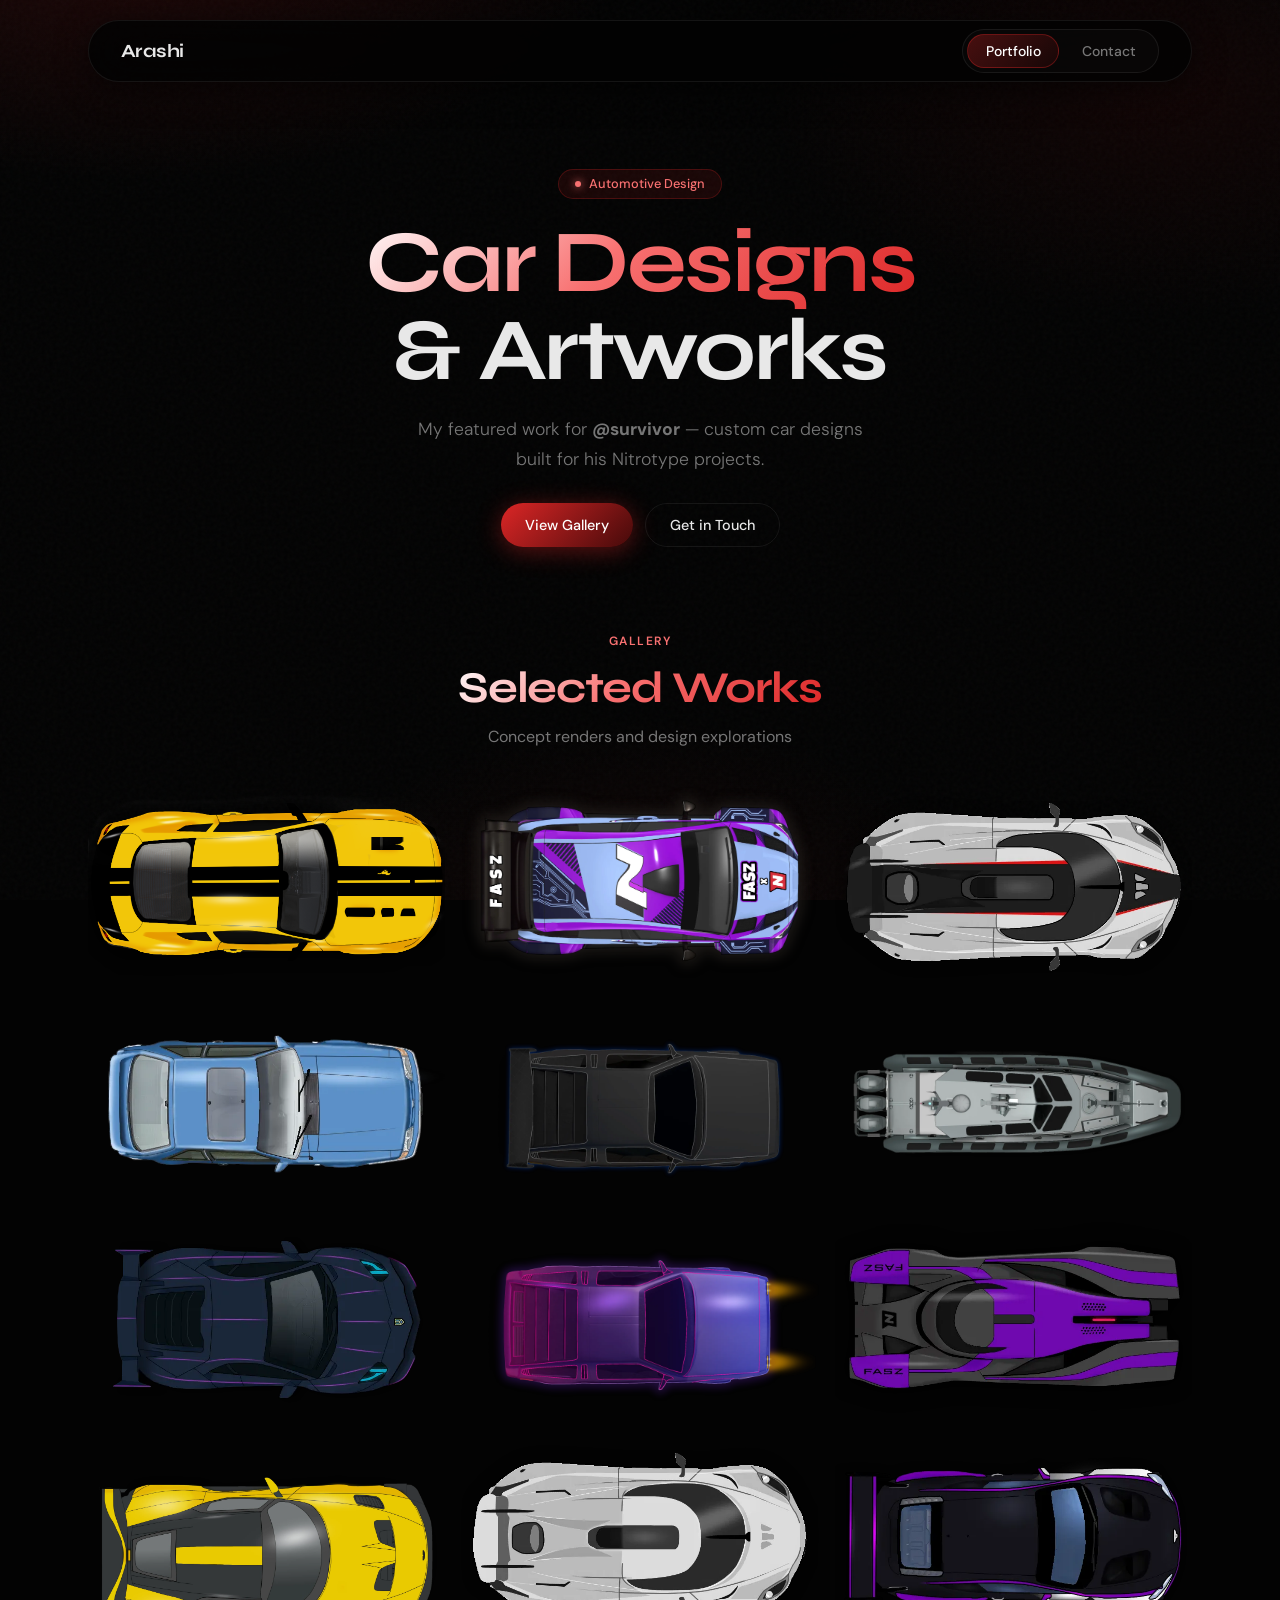
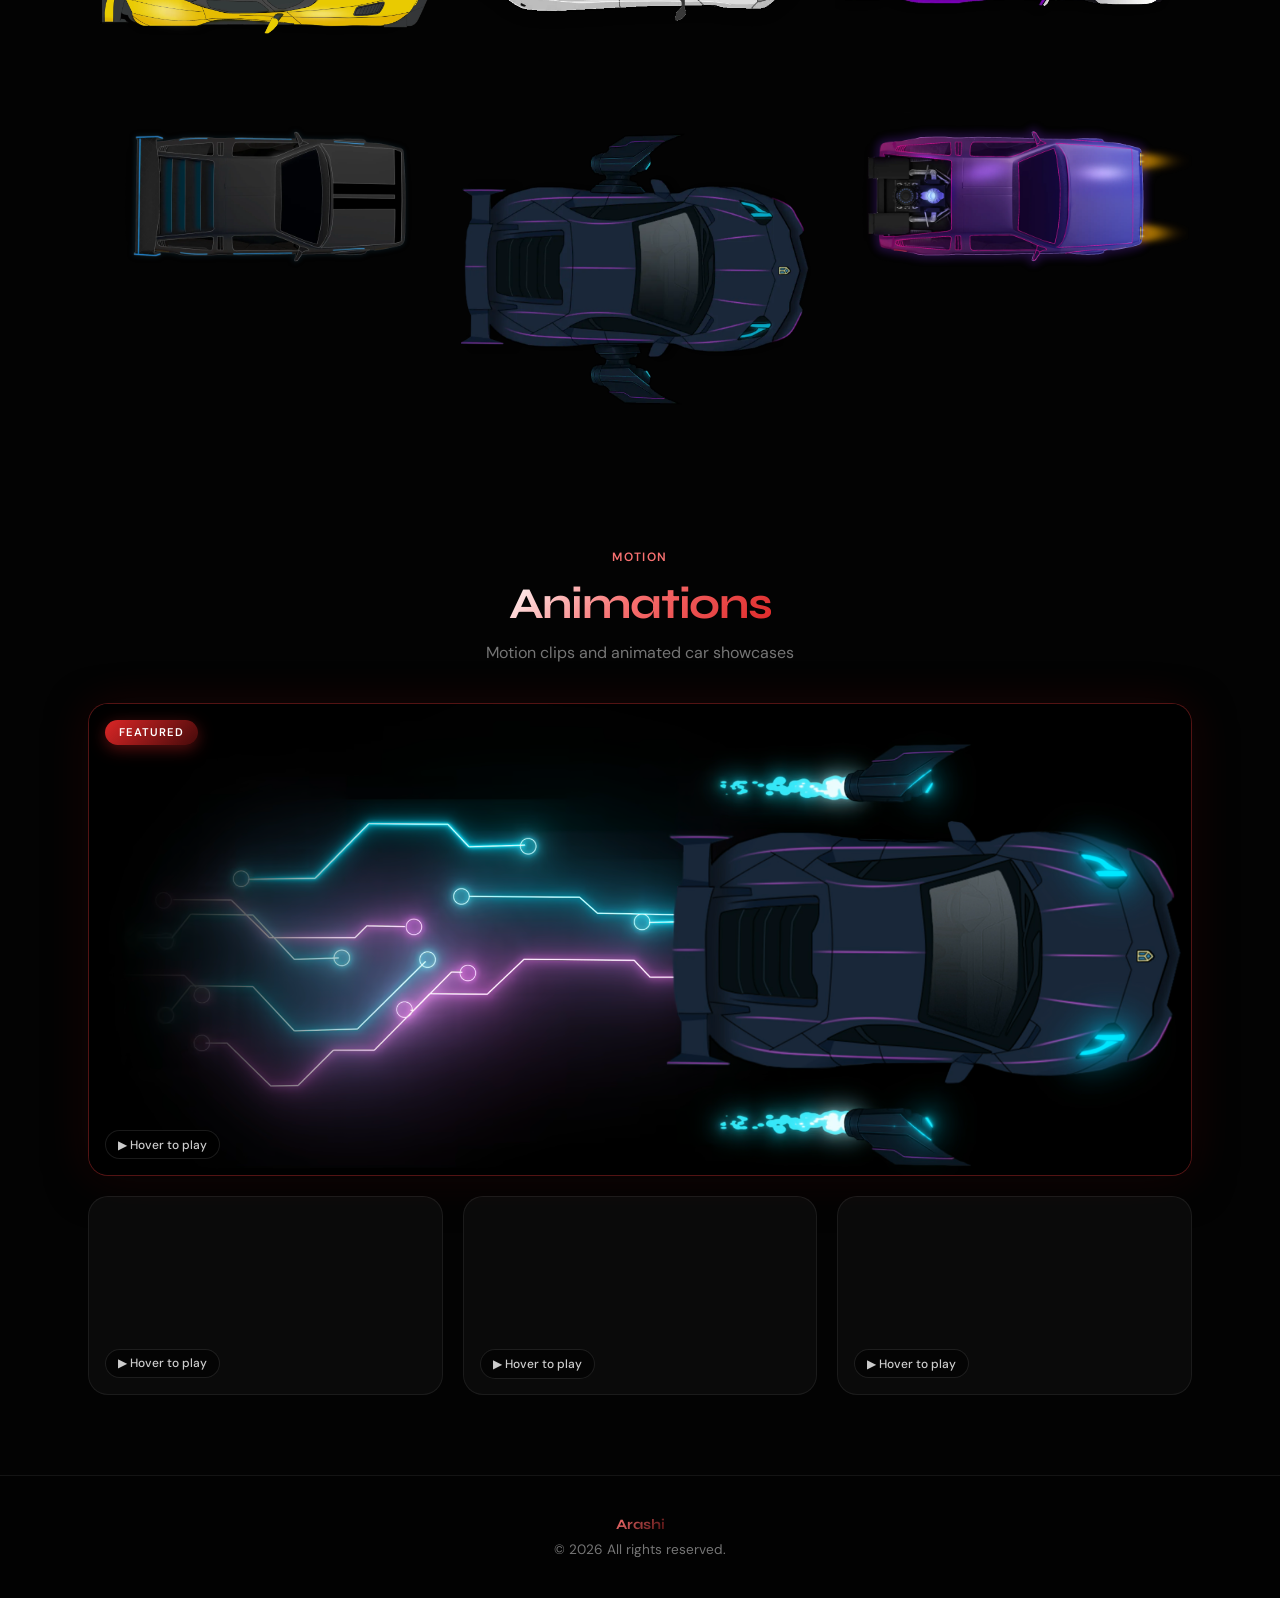
==== commit b1c7f2a7: "responsiveness bugs fixed" ====
--- a/index.html
+++ b/index.html
@@ -107,6 +107,36 @@
             <p>&copy; 2026 All rights reserved.</p>
         </content>
     </footer>
+    <script>
+        document.addEventListener("DOMContentLoaded", () => {
+          const isTouch = window.matchMedia("(hover: none) and (pointer: coarse)").matches;
+          if (!isTouch) return;
+      
+          document.querySelectorAll(".play-hint").forEach((hint) => {
+            hint.textContent = "▶ Click to play";
+          });
+      
+          document.querySelectorAll(".video-card").forEach((card) => {
+            const video = card.querySelector("video");
+            const hint = card.querySelector(".play-hint");
+            if (!video) return;
+      
+            video.removeAttribute("onmouseenter");
+            video.removeAttribute("onmouseleave");
+      
+            card.addEventListener("click", () => {
+              if (video.paused) {
+                video.play();
+                if (hint) hint.textContent = "⏸ Click to pause";
+              } else {
+                video.pause();
+                video.currentTime = 0;
+                if (hint) hint.textContent = "▶ Click to play";
+              }
+            });
+          });
+        });
+      </script>
 </body>
 
 </html>
--- a/style/main.css
+++ b/style/main.css
@@ -219,6 +219,12 @@
   opacity: 0;
 }
 
+@media (hover: none) {
+  .video-card:hover .play-hint {
+    opacity: 1 !important;
+  }
+}
+
 /* ── RESPONSIVE ── */
 
 @media screen and (max-width: 640px) {
